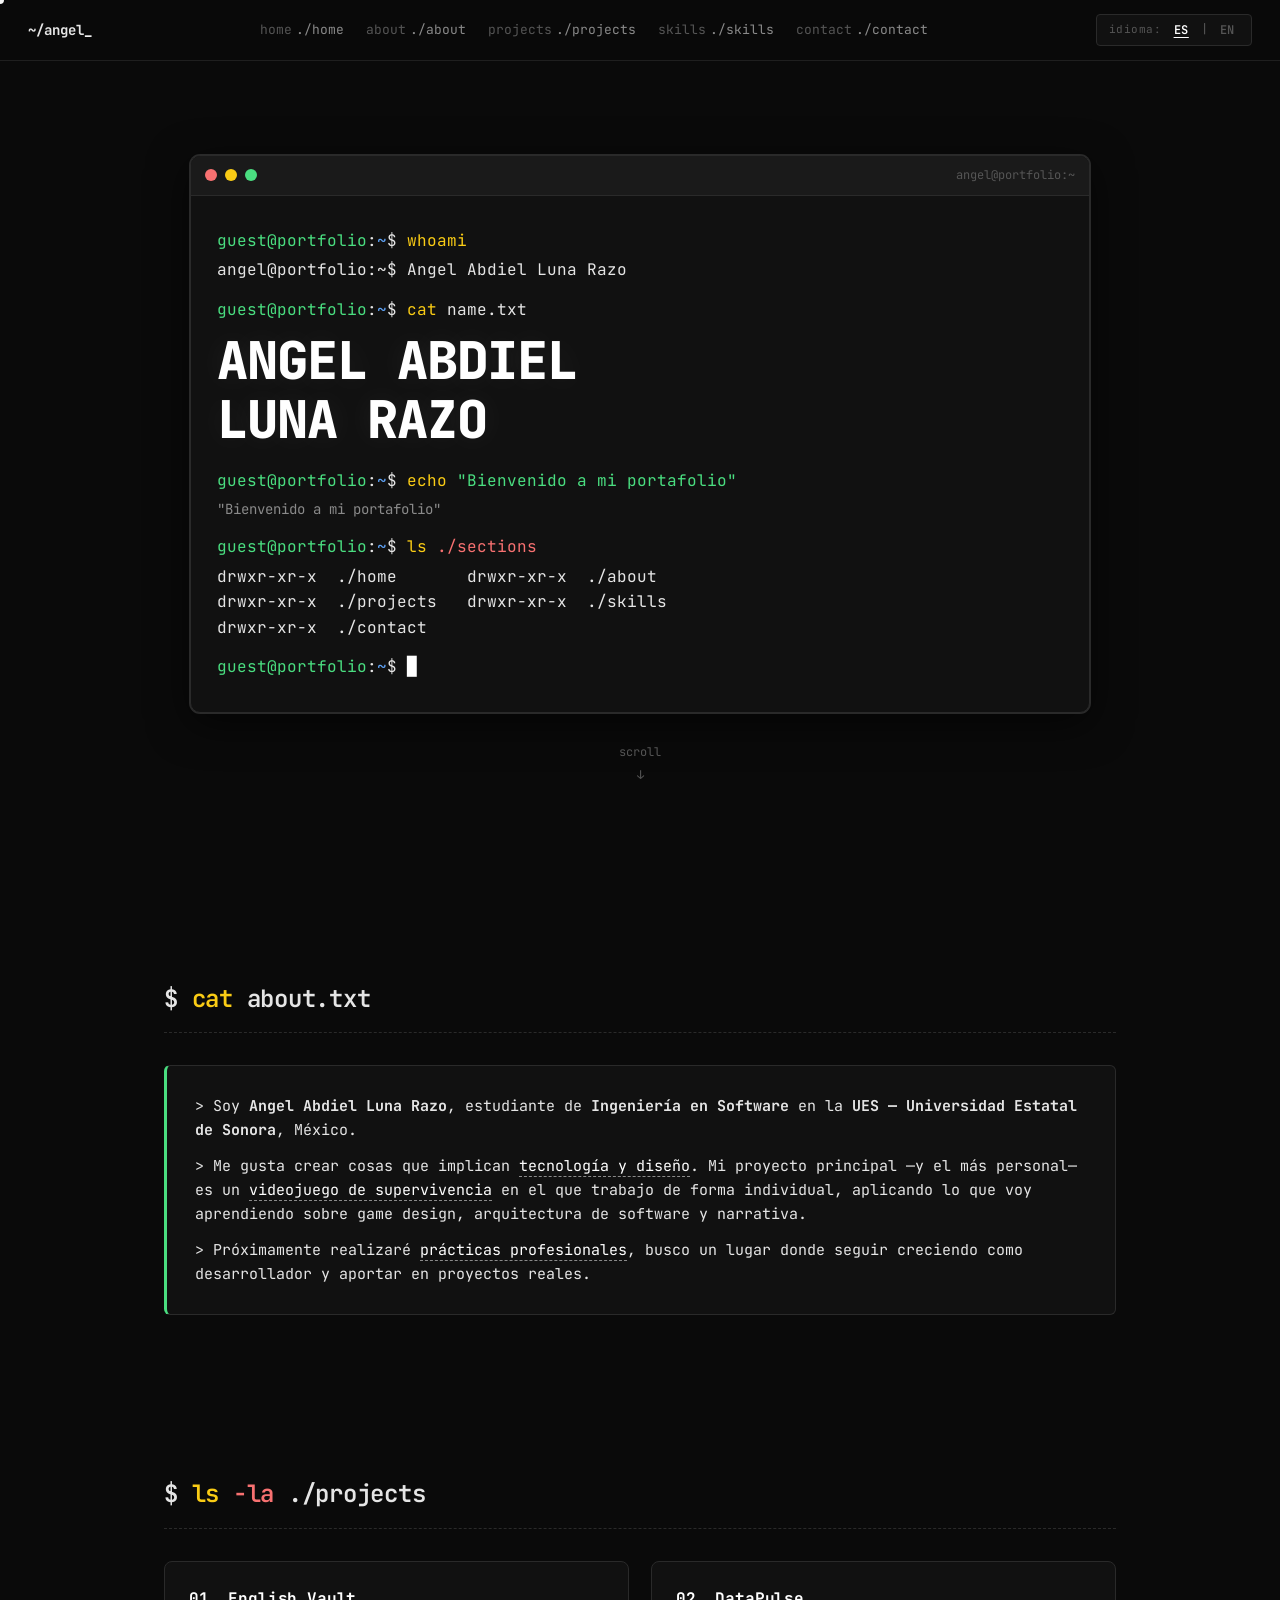
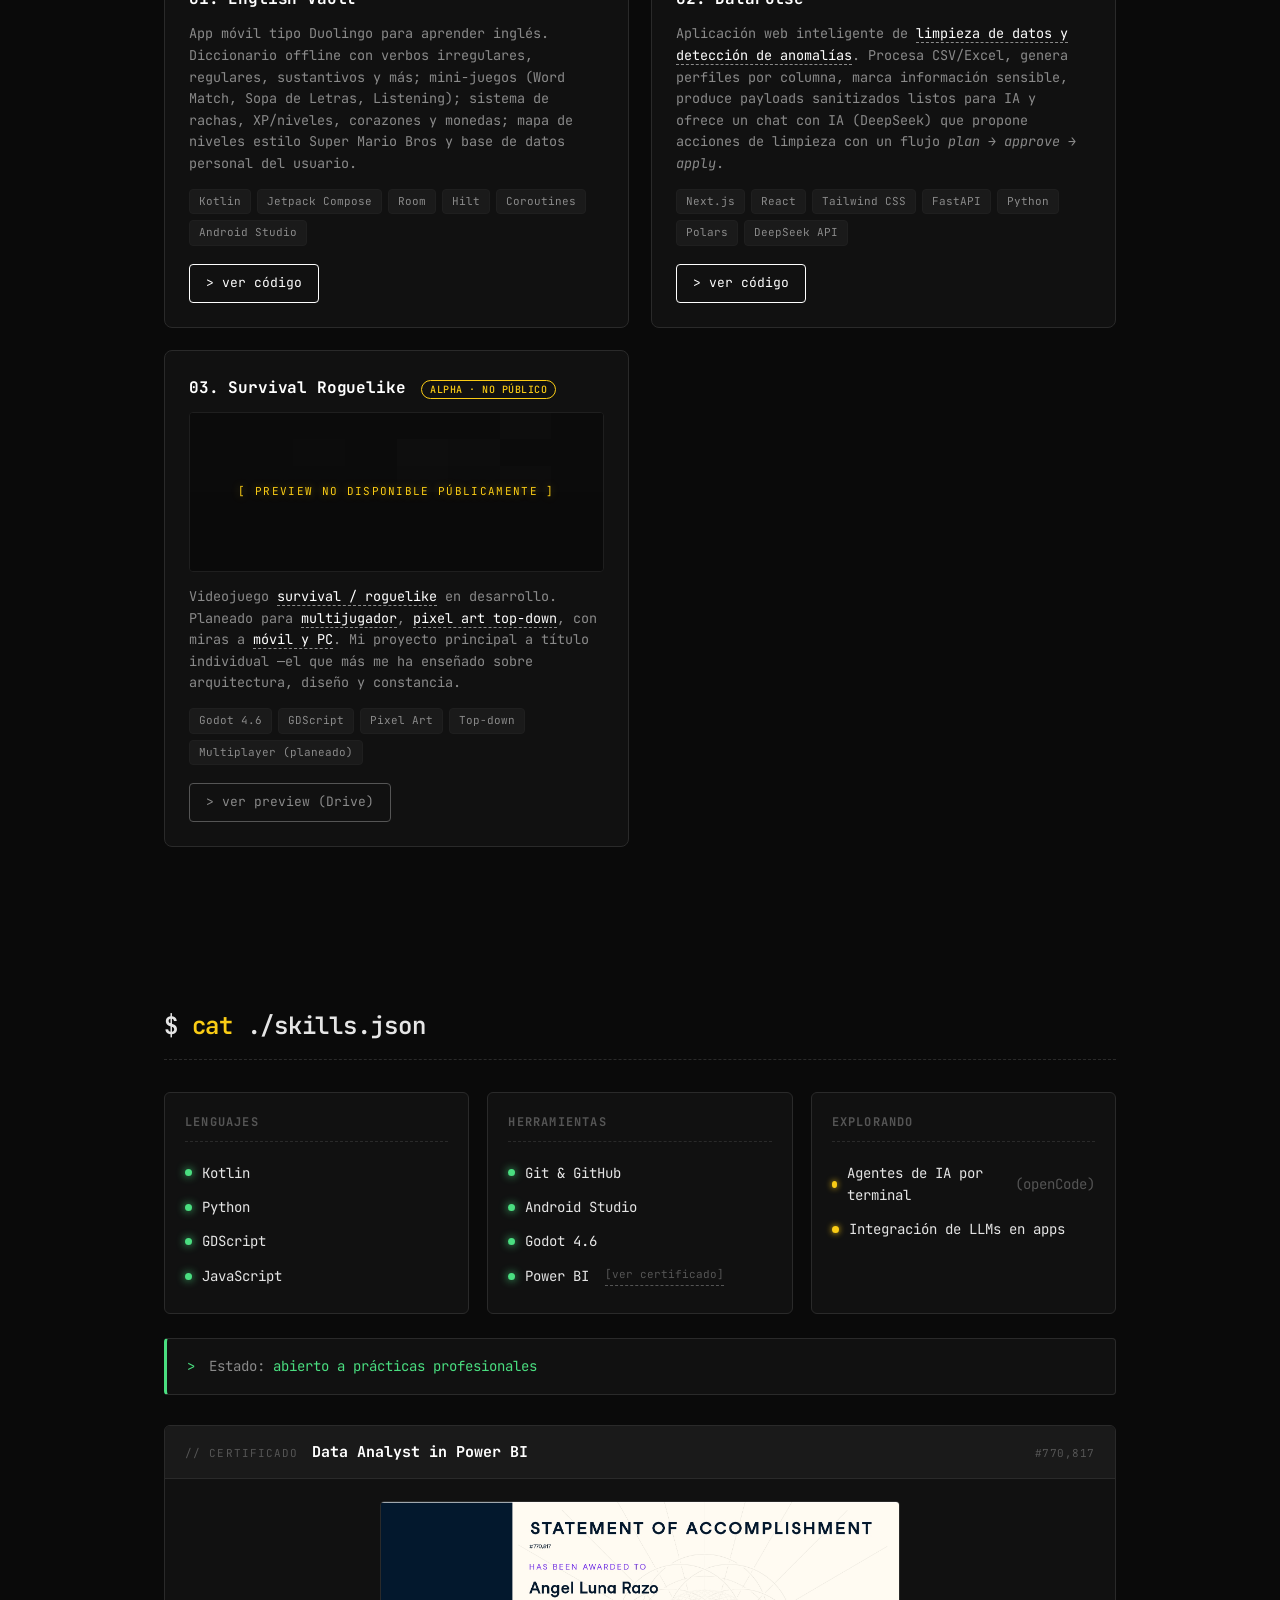
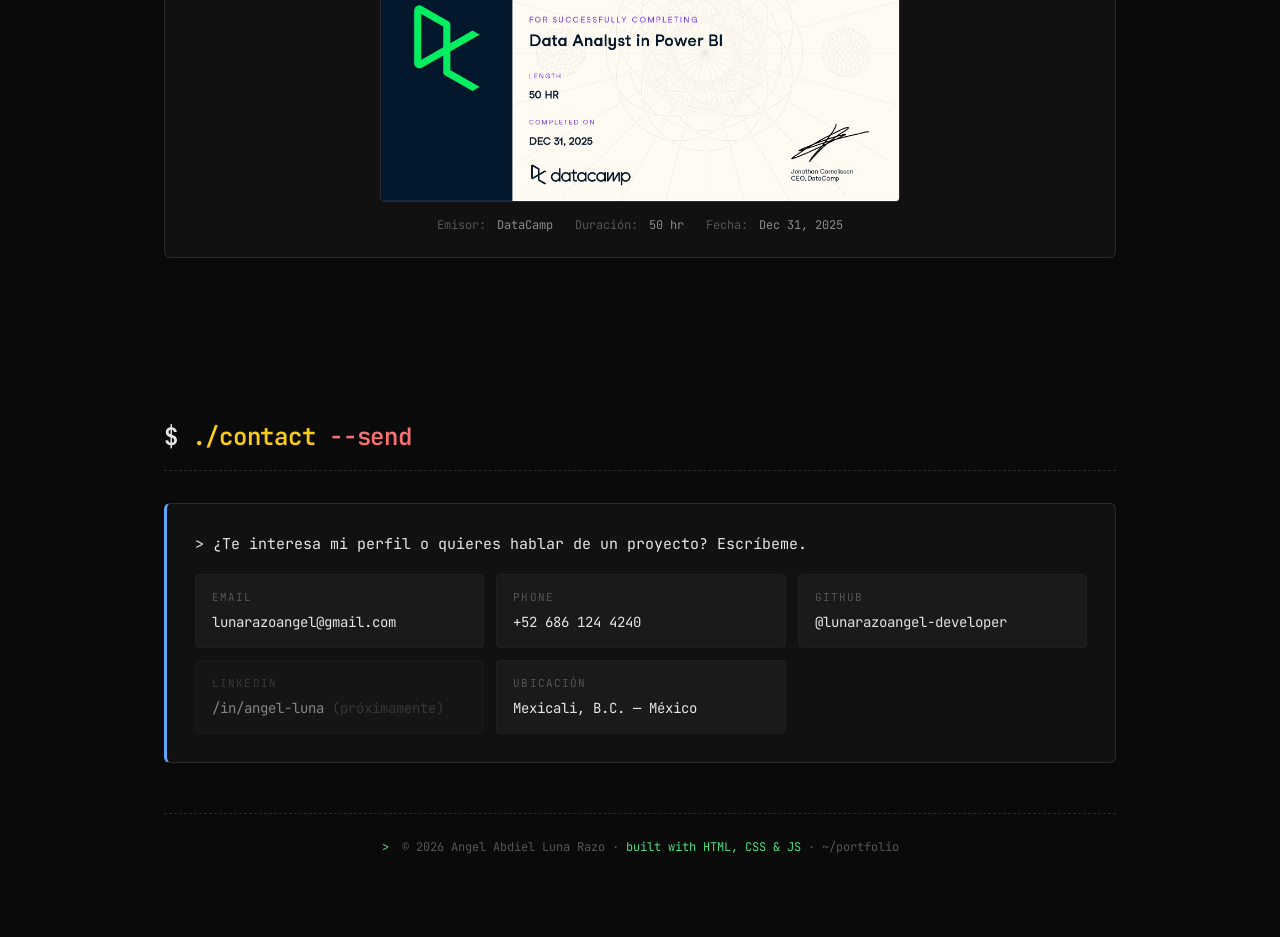
==== index.html @ 4198edd2 "Add files via upload" ====
<!DOCTYPE html>
<html lang="es">
<head>
    <meta charset="UTF-8" />
    <meta name="viewport" content="width=device-width, initial-scale=1.0" />
    <title>Angel Abdiel Luna Razo — Portafolio</title>
    <meta name="description" content="Portafolio de Angel Abdiel Luna Razo — Estudiante de Ingeniería en Software en la UES. Proyectos, skills y experiencia." />
    <link rel="preconnect" href="https://fonts.googleapis.com" />
    <link rel="preconnect" href="https://fonts.gstatic.com" crossorigin />
    <link href="https://fonts.googleapis.com/css2?family=JetBrains+Mono:wght@300;400;500;700;800&display=swap" rel="stylesheet" />
    <link rel="stylesheet" href="style.css" />
</head>
<body>

    <!-- Cursor de cursor global -->
    <div class="cursor-dot" id="cursorDot"></div>

    <!-- NAV -->
    <header class="nav">
        <div class="nav-logo">~/angel<span class="cursor-blink">_</span></div>
        <nav class="nav-links">
            <a href="#home" data-cmd="home">./home</a>
            <a href="#about" data-cmd="about">./about</a>
            <a href="#projects" data-cmd="projects">./projects</a>
            <a href="#skills" data-cmd="skills">./skills</a>
            <a href="#contact" data-cmd="contact">./contact</a>
        </nav>

        <!-- Switch de idioma -->
        <div class="lang-switch" role="group" aria-label="Language">
            <span class="lang-label" data-i18n="nav.lang">lang:</span>
            <button class="lang-btn active" data-lang="es" aria-pressed="true">ES</button>
            <span class="lang-sep">|</span>
            <button class="lang-btn" data-lang="en" aria-pressed="false">EN</button>
        </div>

        <button class="nav-toggle" id="navToggle" aria-label="Menu">[menu]</button>
    </header>

    <main>

        <!-- HERO / TERMINAL -->
        <section id="home" class="hero">
            <div class="terminal">
                <div class="terminal-bar">
                    <span class="dot red"></span>
                    <span class="dot yellow"></span>
                    <span class="dot green"></span>
                    <span class="terminal-title">angel@portfolio:~</span>
                </div>
                <div class="terminal-body">
                    <div class="line"><span class="prompt">guest@portfolio</span>:<span class="path">~</span>$ <span class="cmd">whoami</span></div>
                    <div class="line output" data-i18n="hero.whoami"></div>

                    <div class="line"><span class="prompt">guest@portfolio</span>:<span class="path">~</span>$ <span class="cmd">cat</span> name.txt</div>
                    <div class="line output big-name" data-i18n="hero.name"></div>

                    <div class="line"><span class="prompt">guest@portfolio</span>:<span class="path">~</span>$ <span class="cmd">echo</span> <span class="string" data-i18n="hero.echo"></span></div>
                    <div class="line output sub" data-i18n="hero.welcome"></div>

                    <div class="line"><span class="prompt">guest@portfolio</span>:<span class="path">~</span>$ <span class="cmd">ls</span> <span class="flag">./sections</span></div>
                    <div class="line output" data-i18n="hero.sections"></div>

                    <div class="line"><span class="prompt">guest@portfolio</span>:<span class="path">~</span>$ <span class="cursor-blink">█</span></div>
                </div>
            </div>

            <div class="scroll-hint">
                <span data-i18n="hero.scroll">scroll</span>
                <div class="arrow">↓</div>
            </div>
        </section>

        <!-- ABOUT -->
        <section id="about" class="section">
            <h2 class="section-title">$ <span class="cmd" data-i18n="nav.about">cat</span> <span data-i18n="about.title">about.txt</span></h2>
            <div class="card">
                <p data-i18n="about.p1"></p>
                <p data-i18n="about.p2"></p>
                <p data-i18n="about.p3"></p>
            </div>
        </section>

        <!-- PROJECTS -->
        <section id="projects" class="section">
            <h2 class="section-title">$ <span class="cmd">ls</span> <span class="flag">-la</span> ./projects</h2>

            <div class="projects-grid">

                <!-- English Vault -->
                <article class="project-card">
                    <div class="project-head">
                        <h3>01. English Vault</h3>
                    </div>
                    <p class="project-desc" data-i18n="projects.english.desc"></p>
                    <ul class="project-tech">
                        <li>Kotlin</li>
                        <li>Jetpack Compose</li>
                        <li>Room</li>
                        <li>Hilt</li>
                        <li>Coroutines</li>
                        <li>Android Studio</li>
                    </ul>
                    <div class="project-links">
                        <a href="https://github.com/lunarazoangel-developer/English-Vault" target="_blank" rel="noopener" class="btn" data-i18n="projects.btn.code">
                            &gt; ver código
                        </a>
                    </div>
                </article>

                <!-- DataPulse -->
                <article class="project-card">
                    <div class="project-head">
                        <h3>02. DataPulse</h3>
                    </div>
                    <p class="project-desc" data-i18n="projects.datapulse.desc"></p>
                    <ul class="project-tech">
                        <li>Next.js</li>
                        <li>React</li>
                        <li>Tailwind CSS</li>
                        <li>FastAPI</li>
                        <li>Python</li>
                        <li>Polars</li>
                        <li>DeepSeek API</li>
                    </ul>
                    <div class="project-links">
                        <a href="https://github.com/lunarazoangel-developer/DataPulse" target="_blank" rel="noopener" class="btn" data-i18n="projects.btn.code">
                            &gt; ver código
                        </a>
                    </div>
                </article>

                <!-- El juego (no público) -->
                <article class="project-card project-card--locked">
                    <div class="project-head">
                        <h3>03. Survival Roguelike <span class="badge" data-i18n="projects.game.badge">ALPHA · NO PÚBLICO</span></h3>
                    </div>
                    <div class="project-preview">
                        <div class="preview-grid">
                            <div></div><div></div><div></div><div></div>
                            <div></div><div></div><div></div><div></div>
                            <div></div><div></div><div></div><div></div>
                            <div></div><div></div><div></div><div></div>
                            <div></div><div></div><div></div><div></div>
                            <div></div><div></div><div></div><div></div>
                        </div>
                        <div class="preview-overlay">
                            <span class="overlay-tag" data-i18n="projects.game.preview"></span>
                        </div>
                    </div>
                    <p class="project-desc" data-i18n="projects.game.desc"></p>
                    <ul class="project-tech">
                        <li>Godot 4.6</li>
                        <li>GDScript</li>
                        <li>Pixel Art</li>
                        <li>Top-down</li>
                        <li>Multiplayer (planeado)</li>
                    </ul>
                    <div class="project-links">
                        <a href="https://drive.google.com/file/d/1qN-aj8Ot7ntdWz4kIPA4xn_hM0QBmQHl/view?usp=sharing" target="_blank" rel="noopener" class="btn btn--ghost" data-i18n="projects.btn.preview">
                            &gt; ver preview (Drive)
                        </a>
                    </div>
                </article>

            </div>
        </section>

        <!-- SKILLS -->
        <section id="skills" class="section">
            <h2 class="section-title">$ <span class="cmd">cat</span> ./skills.json</h2>

            <div class="skills-grid">
                <div class="skill-group">
                    <h3 data-i18n="skills.langs">lenguajes</h3>
                    <ul>
                        <li><span class="dot-live"></span> Kotlin</li>
                        <li><span class="dot-live"></span> Python</li>
                        <li><span class="dot-live"></span> GDScript</li>
                        <li><span class="dot-live"></span> JavaScript</li>
                    </ul>
                </div>
                <div class="skill-group">
                    <h3 data-i18n="skills.tools">herramientas</h3>
                    <ul>
                        <li><span class="dot-live"></span> Git &amp; GitHub</li>
                        <li><span class="dot-live"></span> Android Studio</li>
                        <li><span class="dot-live"></span> Godot 4.6</li>
                        <li><span class="dot-live"></span> Power BI <a href="#cert-powerbi" class="cert-link" data-i18n="skills.cert"></a></li>
                    </ul>
                </div>
                <div class="skill-group">
                    <h3 data-i18n="skills.exploring">explorando</h3>
                    <ul>
                        <li><span class="dot-warn"></span> <span data-i18n="skills.ai"></span> <span class="muted">(openCode)</span></li>
                        <li><span class="dot-warn"></span> <span data-i18n="skills.llm"></span></li>
                    </ul>
                </div>
            </div>

            <p class="status-line">
                <span class="prompt-symbol">&gt;</span> <span data-i18n="skills.status.label">Estado:</span> <span class="ok" data-i18n="skills.status.value">abierto a prácticas profesionales</span>
            </p>

            <!-- Certificado Power BI -->
            <div id="cert-powerbi" class="cert-card">
                <div class="cert-head">
                    <span class="cert-label" data-i18n="cert.label">// certificado</span>
                    <h3>Data Analyst in Power BI</h3>
                    <span class="cert-id">#770,817</span>
                </div>
                <div class="cert-body">
                    <a href="assets/cert-datacamp-powerbi.jpg" target="_blank" rel="noopener" class="cert-img-link">
                        <img src="assets/cert-datacamp-powerbi.jpg"
                             alt="DataCamp Statement of Accomplishment — Data Analyst in Power BI, awarded to Angel Luna Razo"
                             class="cert-img" />
                    </a>
                    <p class="cert-meta">
                        <span><span class="cert-key-inline" data-i18n="cert.issuer">Emisor:</span> DataCamp</span>
                        <span><span class="cert-key-inline" data-i18n="cert.length">Duración:</span> 50 hr</span>
                        <span><span class="cert-key-inline" data-i18n="cert.date">Fecha:</span> Dec 31, 2025</span>
                    </p>
                </div>
            </div>
        </section>

        <!-- CONTACT -->
        <section id="contact" class="section">
            <h2 class="section-title">$ <span class="cmd">./contact</span> <span class="flag">--send</span></h2>

            <div class="card contact-card">
                <p data-i18n="contact.intro"></p>

                <div class="contact-grid">
                    <a href="mailto:lunarazoangel@gmail.com" class="contact-item">
                        <span class="contact-key">email</span>
                        <span class="contact-val">lunarazoangel@gmail.com</span>
                    </a>
                    <a href="tel:+526861234567" class="contact-item">
                        <span class="contact-key">phone</span>
                        <span class="contact-val">+52 686 124 4240 </span>
                    </a>
                    <a href="https://github.com/lunarazoangel-developer" target="_blank" rel="noopener" class="contact-item">
                        <span class="contact-key">github</span>
                        <span class="contact-val">@lunarazoangel-developer</span>
                    </a>
                    <a href="#" class="contact-item contact-item--disabled" title="Pendiente">
                        <span class="contact-key">linkedin</span>
                        <span class="contact-val">/in/angel-luna <span class="muted" data-i18n="contact.soon">(próximamente)</span></span>
                    </a>
                    <div class="contact-item">
                        <span class="contact-key" data-i18n="contact.location">ubicación</span>
                        <span class="contact-val">Mexicali, B.C. — México</span>
                    </div>
                </div>
            </div>

            <p class="footer">
                <span class="prompt-symbol">&gt;</span> © 2026 Angel Abdiel Luna Razo · <span class="ok" data-i18n="footer.built">built with HTML, CSS &amp; JS</span> · <span class="muted">~/portfolio</span>
            </p>
        </section>

    </main>

    <script src="script.js"></script>
</body>
</html>
---- style.css ----
/* ============================================
   PORTFOLIO — Angel Abdiel Luna Razo
   Estilo: Terminal minimalista
   ============================================ */

:root {
    --bg: #0a0a0a;
    --bg-2: #111;
    --bg-3: #1a1a1a;
    --fg: #e5e5e5;
    --fg-dim: #8a8a8a;
    --fg-mute: #555;
    --accent: #ffffff;
    --green: #4ade80;
    --red: #f87171;
    --yellow: #facc15;
    --blue: #60a5fa;
    --border: #2a2a2a;
    --border-soft: #1f1f1f;
    --shadow: 0 0 0 1px var(--border), 0 10px 40px rgba(0, 0, 0, 0.6);
}

* { box-sizing: border-box; margin: 0; padding: 0; }

html { scroll-behavior: smooth; }

body {
    background: var(--bg);
    color: var(--fg);
    font-family: 'JetBrains Mono', 'Fira Code', 'Consolas', 'Monaco', monospace;
    font-size: 15px;
    line-height: 1.6;
    min-height: 100vh;
    overflow-x: hidden;
    cursor: none;
}

@media (max-width: 768px) {
    body { cursor: auto; }
    .cursor-dot { display: none; }
}

a { color: inherit; text-decoration: none; }

/* ===== CURSOR personalizado ===== */
.cursor-dot {
    position: fixed;
    top: 0; left: 0;
    width: 8px; height: 8px;
    background: var(--accent);
    border-radius: 50%;
    pointer-events: none;
    z-index: 9999;
    transform: translate(-50%, -50%);
    transition: transform 0.08s ease, background 0.2s ease, box-shadow 0.2s ease;
    mix-blend-mode: difference;
}
.cursor-dot.hover { transform: translate(-50%, -50%) scale(1.6); background: var(--red); box-shadow: 0 0 12px var(--red); }

/* Quitar manita nativa — solo el círculo custom manda */
a, button, .btn, .contact-item, .cert-link, .cert-img-link, .lang-btn {
    cursor: none;
}
@media (max-width: 768px) {
    a, button, .btn, .contact-item, .cert-link, .cert-img-link, .lang-btn {
        cursor: auto;
    }
}

/* ===== NAV ===== */
.nav {
    position: fixed;
    top: 0; left: 0; right: 0;
    z-index: 100;
    display: flex;
    justify-content: space-between;
    align-items: center;
    padding: 14px 28px;
    background: rgba(10, 10, 10, 0.85);
    backdrop-filter: blur(10px);
    border-bottom: 1px solid var(--border-soft);
    gap: 14px;
}
.nav-logo {
    font-weight: 700;
    font-size: 14px;
    color: var(--fg);
}
.nav-links {
    display: flex;
    gap: 22px;
    font-size: 13px;
    flex-grow: 1;
    justify-content: center;
}
.nav-links a {
    color: var(--fg-dim);
    transition: color 0.2s;
    position: relative;
}
.nav-links a:hover { color: var(--accent); }
.nav-links a::before {
    content: attr(data-cmd);
    color: var(--fg-mute);
    margin-right: 4px;
}

/* ===== Switch de idioma ===== */
.lang-switch {
    display: flex;
    align-items: center;
    gap: 8px;
    padding: 5px 12px;
    border: 1px solid var(--border);
    border-radius: 4px;
    font-size: 12px;
    background: var(--bg-2);
}
.lang-label {
    color: var(--fg-mute);
    font-size: 11px;
    letter-spacing: 0.05em;
    user-select: none;
}
.lang-btn {
    background: transparent;
    border: none;
    color: var(--fg-mute);
    font-family: inherit;
    font-size: 12px;
    font-weight: 600;
    padding: 2px 4px;
    cursor: pointer;
    transition: color 0.2s;
    letter-spacing: 0.05em;
}
.lang-btn:hover { color: var(--fg-dim); }
.lang-btn.active {
    color: var(--accent);
    text-decoration: underline;
    text-underline-offset: 3px;
    text-decoration-thickness: 1px;
}
.lang-sep {
    color: var(--fg-mute);
    user-select: none;
}

.nav-toggle {
    display: none;
    background: transparent;
    color: var(--fg);
    border: 1px solid var(--border);
    padding: 4px 10px;
    font-family: inherit;
    font-size: 12px;
    cursor: pointer;
}
.nav-toggle:hover { border-color: var(--accent); color: var(--accent); }

@media (max-width: 768px) {
    .nav { padding: 12px 18px; flex-wrap: wrap; }
    .nav-links {
        position: absolute;
        top: 100%; left: 0; right: 0;
        flex-direction: column;
        background: var(--bg);
        border-bottom: 1px solid var(--border);
        padding: 14px 18px;
        gap: 12px;
        transform: translateY(-200%);
        transition: transform 0.3s ease;
        flex-grow: 0;
    }
    .nav-links.open { transform: translateY(0); }
    .nav-toggle { display: block; }
    .lang-switch { margin-left: auto; }
}

/* ===== HERO / TERMINAL ===== */
.hero {
    min-height: 100vh;
    display: flex;
    flex-direction: column;
    justify-content: center;
    padding: 100px 24px 60px;
}
.terminal {
    max-width: 900px;
    width: 100%;
    margin: 0 auto;
    background: var(--bg-2);
    border: 1px solid var(--border);
    border-radius: 10px;
    box-shadow: var(--shadow);
    overflow: hidden;
}
.terminal-bar {
    display: flex;
    align-items: center;
    gap: 8px;
    padding: 10px 14px;
    background: var(--bg-3);
    border-bottom: 1px solid var(--border);
}
.terminal-bar .dot {
    width: 12px; height: 12px;
    border-radius: 50%;
}
.dot.red { background: var(--red); }
.dot.yellow { background: var(--yellow); }
.dot.green { background: var(--green); }
.terminal-title {
    margin-left: auto;
    color: var(--fg-mute);
    font-size: 12px;
}
.terminal-body {
    padding: 28px 26px;
    font-size: 16px;
    min-height: 360px;
}
.line { margin: 4px 0; white-space: pre-wrap; word-break: break-word; }
.line.output { color: var(--fg); margin-bottom: 14px; }
.line.output.big-name {
    font-size: clamp(28px, 6vw, 52px);
    font-weight: 800;
    line-height: 1.15;
    letter-spacing: -0.02em;
    color: var(--accent);
    text-shadow: 0 0 30px rgba(255,255,255,0.08);
    margin: 8px 0 18px;
}
.line.output.sub { color: var(--fg-dim); font-size: 14px; }

.prompt { color: var(--green); }
.path { color: var(--blue); }
.cmd { color: var(--yellow); }
.flag { color: var(--red); }
.string { color: var(--green); }
.hl { color: var(--accent); border-bottom: 1px dashed var(--fg-dim); }
.muted { color: var(--fg-mute); }
.ok { color: var(--green); }
.warn { color: var(--yellow); }

.cursor-blink {
    display: inline-block;
    color: var(--accent);
    animation: blink 1s steps(2, start) infinite;
    font-weight: 700;
}
@keyframes blink { to { visibility: hidden; } }

.scroll-hint {
    margin: 30px auto 0;
    text-align: center;
    color: var(--fg-mute);
    font-size: 12px;
}
.scroll-hint .arrow {
    margin-top: 4px;
    animation: bounce 1.6s ease infinite;
}
@keyframes bounce {
    0%, 100% { transform: translateY(0); opacity: 0.5; }
    50% { transform: translateY(6px); opacity: 1; }
}

/* ===== SECTIONS ===== */
.section {
    max-width: 1000px;
    margin: 0 auto;
    padding: 80px 24px;
}
.section-title {
    font-size: 24px;
    font-weight: 600;
    color: var(--fg);
    margin-bottom: 32px;
    padding-bottom: 14px;
    border-bottom: 1px dashed var(--border);
    letter-spacing: -0.01em;
}
.section-title .cmd { color: var(--yellow); }
.section-title .flag { color: var(--red); }
.prompt-symbol { color: var(--green); margin-right: 6px; }

.card {
    background: var(--bg-2);
    border: 1px solid var(--border);
    border-left: 3px solid var(--green);
    border-radius: 6px;
    padding: 28px;
}
.card p { margin: 12px 0; }
.card p:first-child { margin-top: 0; }
.card p:last-child { margin-bottom: 0; }

/* ===== PROJECTS ===== */
.projects-grid {
    display: grid;
    grid-template-columns: repeat(auto-fit, minmax(320px, 1fr));
    gap: 22px;
}
.project-card {
    background: var(--bg-2);
    border: 1px solid var(--border);
    border-radius: 8px;
    padding: 24px;
    display: flex;
    flex-direction: column;
    transition: transform 0.25s, border-color 0.25s, box-shadow 0.25s;
}
.project-card:hover {
    transform: translateY(-4px);
    border-color: var(--fg-dim);
    box-shadow: 0 12px 30px rgba(0, 0, 0, 0.5);
}
.project-head {
    display: flex;
    align-items: center;
    gap: 10px;
    margin-bottom: 12px;
}
.project-head h3 {
    font-size: 16px;
    font-weight: 700;
    color: var(--accent);
    letter-spacing: -0.01em;
}
.badge {
    font-size: 10px;
    padding: 2px 8px;
    border: 1px solid var(--yellow);
    color: var(--yellow);
    border-radius: 999px;
    margin-left: 6px;
    font-weight: 500;
    letter-spacing: 0.05em;
}
.project-desc {
    color: var(--fg-dim);
    font-size: 13.5px;
    margin-bottom: 14px;
    flex-grow: 1;
}
.project-tech {
    list-style: none;
    display: flex;
    flex-wrap: wrap;
    gap: 6px;
    margin-bottom: 18px;
}
.project-tech li {
    font-size: 11px;
    padding: 3px 9px;
    background: var(--bg-3);
    border: 1px solid var(--border-soft);
    border-radius: 4px;
    color: var(--fg-dim);
}
.project-links { display: flex; gap: 10px; }
.btn {
    display: inline-block;
    font-size: 13px;
    padding: 8px 16px;
    border: 1px solid var(--accent);
    color: var(--accent);
    border-radius: 4px;
    transition: all 0.2s;
}
.btn:hover { background: var(--accent); color: var(--bg); }
.btn--ghost { border-color: var(--fg-mute); color: var(--fg-dim); }
.btn--ghost:hover { background: var(--fg-dim); color: var(--bg); }

/* Preview pixel art del juego */
.project-card--locked { position: relative; }
.project-preview {
    position: relative;
    height: 160px;
    background: #0d0d0d;
    border: 1px solid var(--border-soft);
    border-radius: 4px;
    margin-bottom: 14px;
    overflow: hidden;
    image-rendering: pixelated;
    image-rendering: -moz-crisp-edges;
}
.preview-grid {
    position: absolute;
    inset: 0;
    display: grid;
    grid-template-columns: repeat(8, 1fr);
    grid-template-rows: repeat(6, 1fr);
    gap: 0;
}
.preview-grid div {
    background: #111;
}
.preview-grid div:nth-child(7n) { background: #1c1c1c; }
.preview-grid div:nth-child(11n) { background: #161616; }
.preview-grid div:nth-child(13n) { background: #1f1f1f; }
.preview-grid div:nth-child(17n) { background: #141414; }
.preview-grid div:nth-child(23n) { background: #1a1a1a; }
.preview-grid div:nth-child(29n) { background: #181818; box-shadow: inset 0 0 0 1px #222; }

.preview-overlay {
    position: absolute;
    inset: 0;
    background: rgba(10, 10, 10, 0.78);
    display: flex;
    align-items: center;
    justify-content: center;
    z-index: 2;
    padding: 0 12px;
    transition: background 0.3s;
}
.project-card--locked:hover .preview-overlay { background: rgba(10, 10, 10, 0.55); }
.overlay-tag {
    color: var(--yellow);
    font-size: 11px;
    letter-spacing: 0.12em;
    text-shadow: 0 0 8px rgba(250, 204, 21, 0.4);
}

/* ===== SKILLS ===== */
.skills-grid {
    display: grid;
    grid-template-columns: repeat(auto-fit, minmax(220px, 1fr));
    gap: 18px;
    margin-bottom: 24px;
}
.skill-group {
    background: var(--bg-2);
    border: 1px solid var(--border);
    border-radius: 6px;
    padding: 20px;
}
.skill-group h3 {
    font-size: 12px;
    text-transform: uppercase;
    color: var(--fg-mute);
    letter-spacing: 0.1em;
    margin-bottom: 14px;
    padding-bottom: 8px;
    border-bottom: 1px dashed var(--border);
}
.skill-group ul { list-style: none; }
.skill-group li {
    padding: 6px 0;
    display: flex;
    align-items: center;
    gap: 10px;
    font-size: 14px;
}
.dot-live, .dot-warn {
    width: 7px; height: 7px;
    border-radius: 50%;
    display: inline-block;
}
.dot-live { background: var(--green); box-shadow: 0 0 8px var(--green); }
.dot-warn { background: var(--yellow); box-shadow: 0 0 6px var(--yellow); }

.status-line {
    color: var(--fg-dim);
    font-size: 14px;
    padding: 16px 20px;
    background: var(--bg-2);
    border: 1px solid var(--border);
    border-left: 3px solid var(--green);
    border-radius: 4px;
}

/* ===== Certificado ===== */
.cert-card {
    margin-top: 30px;
    background: var(--bg-2);
    border: 1px solid var(--border);
    border-radius: 6px;
    overflow: hidden;
    scroll-margin-top: 90px;
}
.cert-head {
    padding: 14px 20px;
    background: var(--bg-3);
    border-bottom: 1px solid var(--border);
    display: flex;
    align-items: baseline;
    gap: 14px;
    flex-wrap: wrap;
}
.cert-label {
    font-size: 11px;
    color: var(--fg-mute);
    text-transform: uppercase;
    letter-spacing: 0.1em;
}
.cert-head h3 {
    font-size: 15px;
    font-weight: 700;
    color: var(--accent);
    flex-grow: 1;
}
.cert-id {
    font-size: 11px;
    color: var(--fg-mute);
    letter-spacing: 0.05em;
}
.cert-body {
    padding: 22px 18px;
    display: flex;
    flex-direction: column;
    align-items: center;
    gap: 14px;
}
.cert-img-link {
    display: block;
    width: 100%;
    max-width: 520px;
    border: 1px solid var(--border);
    border-radius: 4px;
    overflow: hidden;
    transition: border-color 0.2s, transform 0.2s;
}
.cert-img-link:hover {
    border-color: var(--accent);
    transform: scale(1.01);
}
.cert-img {
    display: block;
    width: 100%;
    height: auto;
}
.cert-meta {
    display: flex;
    gap: 22px;
    flex-wrap: wrap;
    justify-content: center;
    font-size: 12px;
    color: var(--fg-dim);
}
.cert-key-inline {
    color: var(--fg-mute);
    margin-right: 4px;
}
.cert-link {
    font-size: 11px;
    color: var(--fg-mute);
    margin-left: 6px;
    border-bottom: 1px dashed var(--fg-mute);
    padding-bottom: 1px;
    transition: color 0.2s, border-color 0.2s;
}
.cert-link:hover { color: var(--yellow); border-color: var(--yellow); }

/* ===== CONTACT ===== */
.contact-card { border-left-color: var(--blue); }
.contact-grid {
    display: grid;
    grid-template-columns: repeat(auto-fit, minmax(260px, 1fr));
    gap: 12px;
    margin-top: 18px;
}
.contact-item {
    display: flex;
    flex-direction: column;
    padding: 14px 16px;
    background: var(--bg-3);
    border: 1px solid var(--border-soft);
    border-radius: 4px;
    transition: border-color 0.2s, transform 0.2s;
}
a.contact-item:hover {
    border-color: var(--green);
    transform: translateX(4px);
}
.contact-item--disabled {
    opacity: 0.55;
    cursor: not-allowed;
}
.contact-key {
    font-size: 11px;
    color: var(--fg-mute);
    text-transform: uppercase;
    letter-spacing: 0.1em;
    margin-bottom: 4px;
}
.contact-val { font-size: 14px; color: var(--fg); word-break: break-all; }

.footer {
    text-align: center;
    margin-top: 50px;
    color: var(--fg-mute);
    font-size: 12px;
    padding-top: 24px;
    border-top: 1px dashed var(--border);
}

/* ===== Responsive tweaks ===== */
@media (max-width: 600px) {
    .terminal-body { padding: 20px 16px; font-size: 14px; }
    .section { padding: 60px 18px; }
    .card, .project-card, .skill-group { padding: 18px; }
    .line.output.big-name { font-size: 32px; }
}
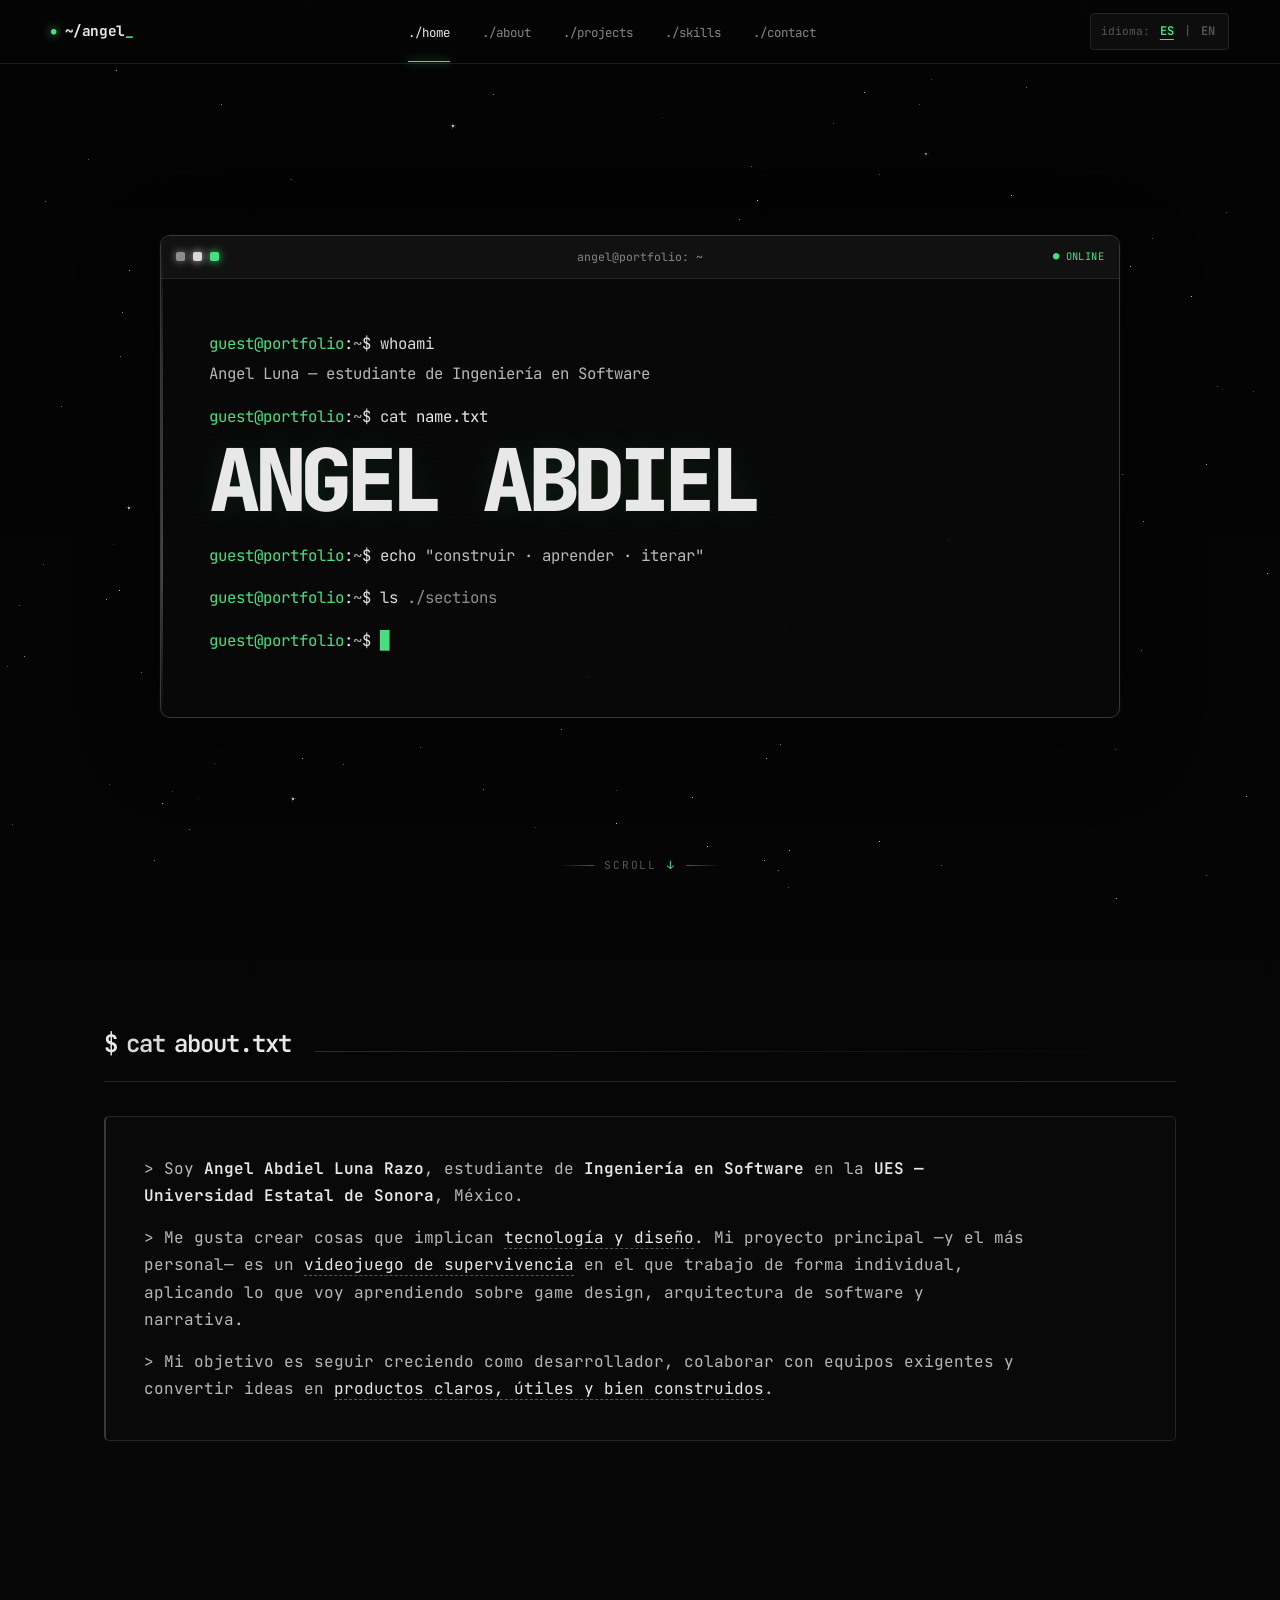
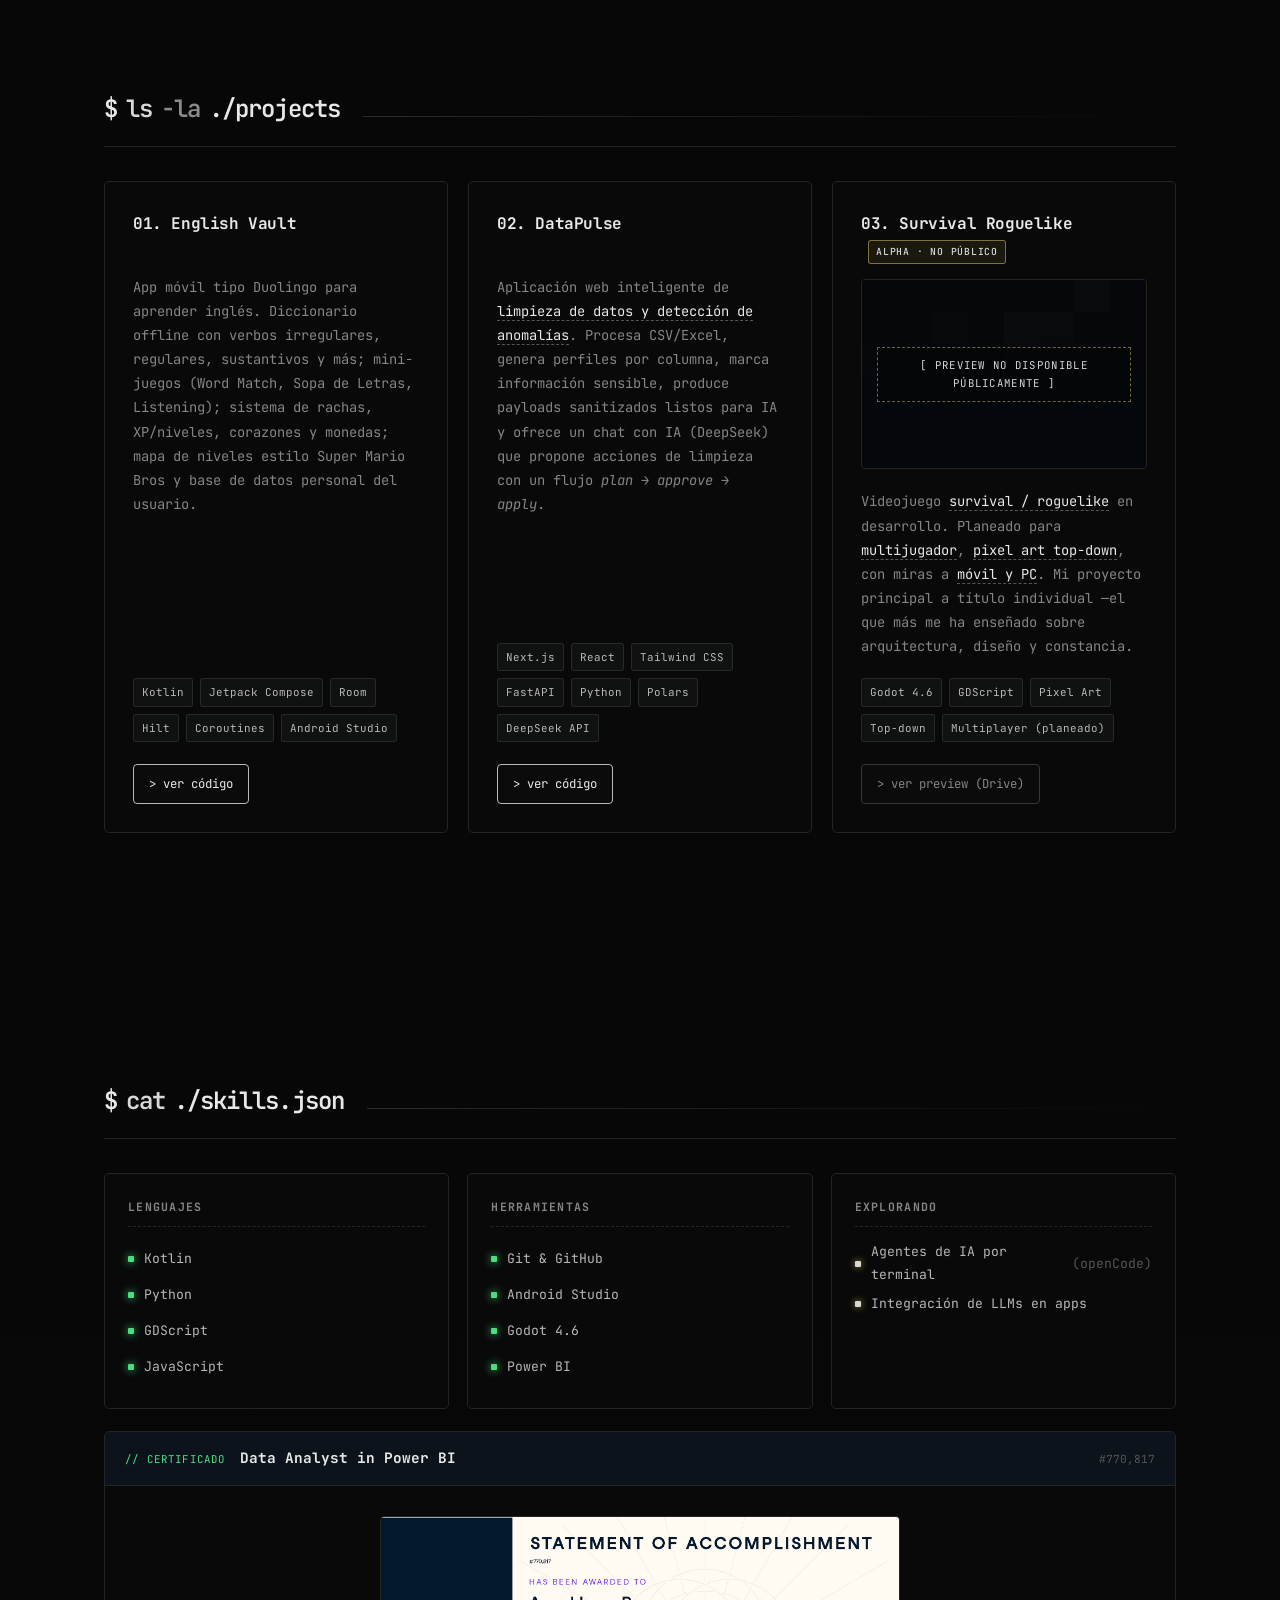
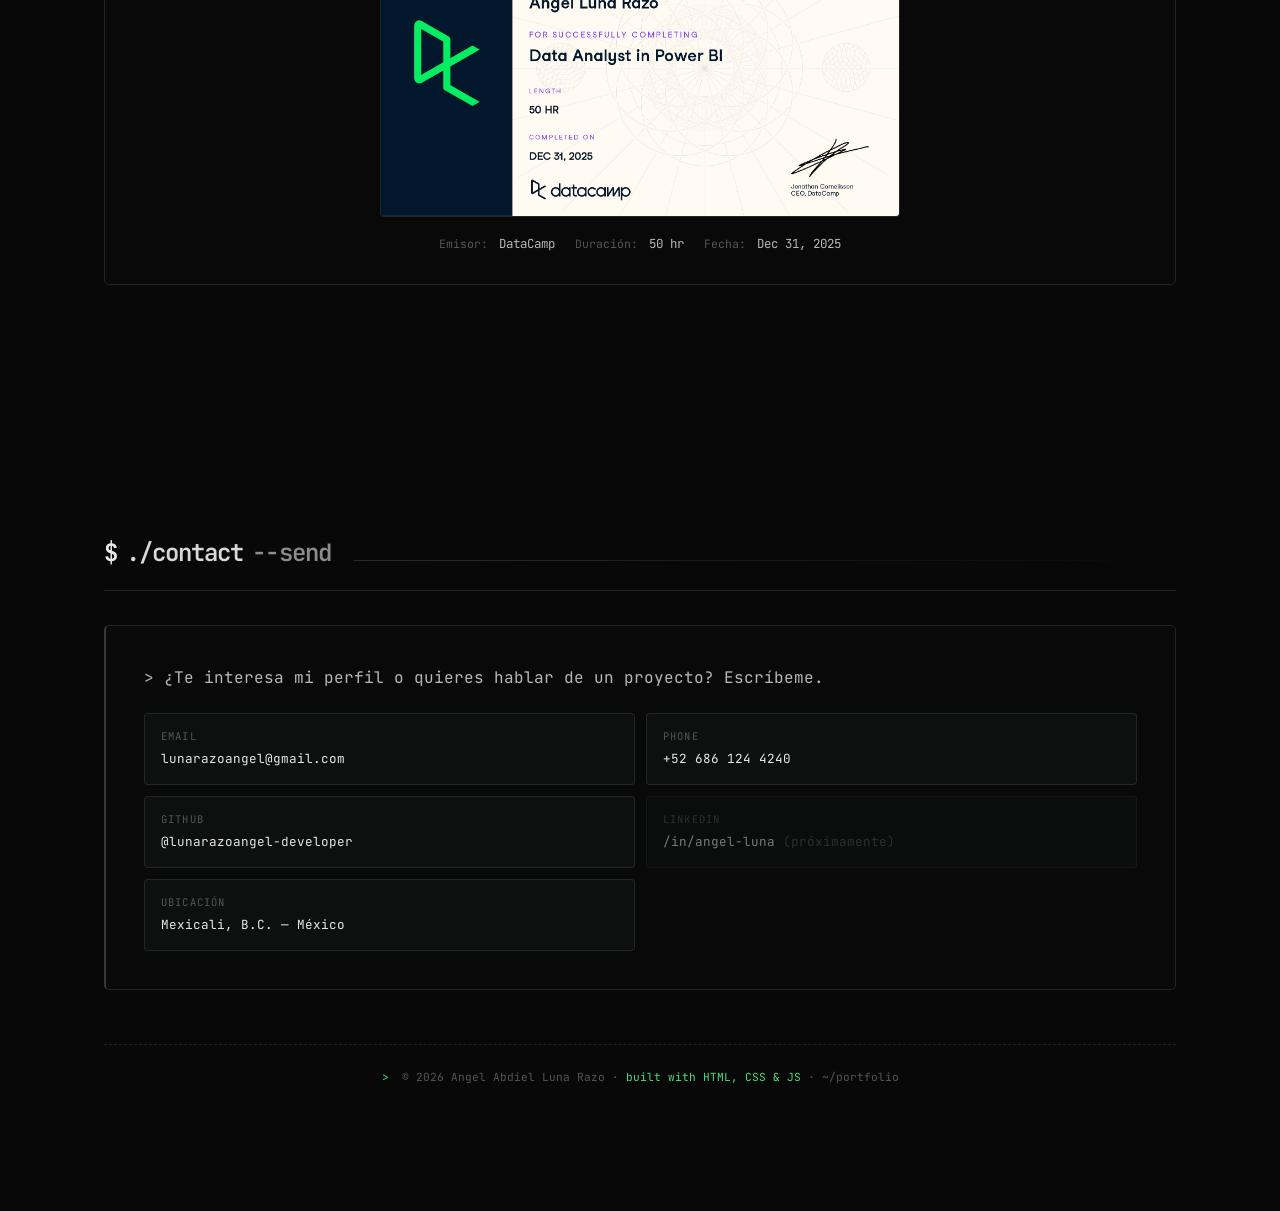
==== commit f048e3eb: "Add files via upload" ====
--- a/index.html
+++ b/index.html
@@ -12,18 +12,22 @@
 </head>
 <body>
 
-    <!-- Cursor de cursor global -->
+    <a class="skip-link" href="#content">Saltar al contenido</a>
+    <canvas class="starfield" id="starfield" aria-hidden="true"></canvas>
+    <div class="cosmic-glow" aria-hidden="true"></div>
+
+    <!-- Cursor global -->
     <div class="cursor-dot" id="cursorDot"></div>
 
     <!-- NAV -->
     <header class="nav">
-        <div class="nav-logo">~/angel<span class="cursor-blink">_</span></div>
-        <nav class="nav-links">
-            <a href="#home" data-cmd="home">./home</a>
-            <a href="#about" data-cmd="about">./about</a>
-            <a href="#projects" data-cmd="projects">./projects</a>
-            <a href="#skills" data-cmd="skills">./skills</a>
-            <a href="#contact" data-cmd="contact">./contact</a>
+        <a class="nav-logo" href="#home" aria-label="Ir al inicio">~/angel<span class="cursor-blink">_</span></a>
+        <nav class="nav-links" id="navLinks" aria-label="Navegación principal">
+            <a href="#home">./home</a>
+            <a href="#about">./about</a>
+            <a href="#projects">./projects</a>
+            <a href="#skills">./skills</a>
+            <a href="#contact">./contact</a>
         </nav>
 
         <!-- Switch de idioma -->
@@ -34,32 +38,35 @@
             <button class="lang-btn" data-lang="en" aria-pressed="false">EN</button>
         </div>
 
-        <button class="nav-toggle" id="navToggle" aria-label="Menu">[menu]</button>
+        <button class="nav-toggle" id="navToggle" aria-label="Abrir menú" aria-expanded="false" aria-controls="navLinks">[menu]</button>
     </header>
 
-    <main>
+    <main id="content">
 
         <!-- HERO / TERMINAL -->
         <section id="home" class="hero">
-            <div class="terminal">
+            <div class="terminal" aria-label="Presentación de Angel Luna en una terminal">
                 <div class="terminal-bar">
-                    <span class="dot red"></span>
-                    <span class="dot yellow"></span>
-                    <span class="dot green"></span>
-                    <span class="terminal-title">angel@portfolio:~</span>
+                    <div class="terminal-controls" aria-hidden="true">
+                        <span class="dot red"></span>
+                        <span class="dot yellow"></span>
+                        <span class="dot green"></span>
+                    </div>
+                    <span class="terminal-title">angel@portfolio: ~</span>
+                    <span class="terminal-state" aria-hidden="true">● online</span>
                 </div>
                 <div class="terminal-body">
                     <div class="line"><span class="prompt">guest@portfolio</span>:<span class="path">~</span>$ <span class="cmd">whoami</span></div>
-                    <div class="line output" data-i18n="hero.whoami"></div>
+                    <div class="line output" id="whoami" data-i18n="hero.whoami"></div>
 
                     <div class="line"><span class="prompt">guest@portfolio</span>:<span class="path">~</span>$ <span class="cmd">cat</span> name.txt</div>
-                    <div class="line output big-name" data-i18n="hero.name"></div>
+                    <h1 class="line output big-name" id="bigName" data-i18n="hero.name"></h1>
 
                     <div class="line"><span class="prompt">guest@portfolio</span>:<span class="path">~</span>$ <span class="cmd">echo</span> <span class="string" data-i18n="hero.echo"></span></div>
-                    <div class="line output sub" data-i18n="hero.welcome"></div>
+                    <div class="line output sub" id="welcome" data-i18n="hero.welcome"></div>
 
                     <div class="line"><span class="prompt">guest@portfolio</span>:<span class="path">~</span>$ <span class="cmd">ls</span> <span class="flag">./sections</span></div>
-                    <div class="line output" data-i18n="hero.sections"></div>
+                    <div class="line output terminal-list" id="sections" data-i18n="hero.sections"></div>
 
                     <div class="line"><span class="prompt">guest@portfolio</span>:<span class="path">~</span>$ <span class="cursor-blink">█</span></div>
                 </div>
@@ -186,7 +193,7 @@
                         <li><span class="dot-live"></span> Git &amp; GitHub</li>
                         <li><span class="dot-live"></span> Android Studio</li>
                         <li><span class="dot-live"></span> Godot 4.6</li>
-                        <li><span class="dot-live"></span> Power BI <a href="#cert-powerbi" class="cert-link" data-i18n="skills.cert"></a></li>
+                        <li><span class="dot-live"></span> Power BI</li>
                     </ul>
                 </div>
                 <div class="skill-group">
@@ -197,10 +204,6 @@
                     </ul>
                 </div>
             </div>
-
-            <p class="status-line">
-                <span class="prompt-symbol">&gt;</span> <span data-i18n="skills.status.label">Estado:</span> <span class="ok" data-i18n="skills.status.value">abierto a prácticas profesionales</span>
-            </p>
 
             <!-- Certificado Power BI -->
             <div id="cert-powerbi" class="cert-card">
@@ -236,7 +239,7 @@
                         <span class="contact-key">email</span>
                         <span class="contact-val">lunarazoangel@gmail.com</span>
                     </a>
-                    <a href="tel:+526861234567" class="contact-item">
+                    <a href="tel:+526861244240" class="contact-item">
                         <span class="contact-key">phone</span>
                         <span class="contact-val">+52 686 124 4240 </span>
                     </a>
@@ -244,10 +247,10 @@
                         <span class="contact-key">github</span>
                         <span class="contact-val">@lunarazoangel-developer</span>
                     </a>
-                    <a href="#" class="contact-item contact-item--disabled" title="Pendiente">
+                    <div class="contact-item contact-item--disabled" aria-label="LinkedIn próximamente">
                         <span class="contact-key">linkedin</span>
                         <span class="contact-val">/in/angel-luna <span class="muted" data-i18n="contact.soon">(próximamente)</span></span>
-                    </a>
+                    </div>
                     <div class="contact-item">
                         <span class="contact-key" data-i18n="contact.location">ubicación</span>
                         <span class="contact-val">Mexicali, B.C. — México</span>
@@ -256,7 +259,7 @@
             </div>
 
             <p class="footer">
-                <span class="prompt-symbol">&gt;</span> © 2026 Angel Abdiel Luna Razo · <span class="ok" data-i18n="footer.built">built with HTML, CSS &amp; JS</span> · <span class="muted">~/portfolio</span>
+                <span class="prompt-symbol">&gt;</span> © <span id="currentYear">2026</span> Angel Abdiel Luna Razo · <span class="ok" data-i18n="footer.built">built with HTML, CSS &amp; JS</span> · <span class="muted">~/portfolio</span>
             </p>
         </section>
 
--- a/style.css
+++ b/style.css
@@ -1,605 +1,275 @@
-/* ============================================
-   PORTFOLIO — Angel Abdiel Luna Razo
-   Estilo: Terminal minimalista
-   ============================================ */
-
+/* ANGEL LUNA — COSMIC TERMINAL */
 :root {
-    --bg: #0a0a0a;
-    --bg-2: #111;
-    --bg-3: #1a1a1a;
-    --fg: #e5e5e5;
-    --fg-dim: #8a8a8a;
-    --fg-mute: #555;
-    --accent: #ffffff;
-    --green: #4ade80;
-    --red: #f87171;
-    --yellow: #facc15;
-    --blue: #60a5fa;
-    --border: #2a2a2a;
-    --border-soft: #1f1f1f;
-    --shadow: 0 0 0 1px var(--border), 0 10px 40px rgba(0, 0, 0, 0.6);
+    color-scheme: dark;
+    --bg: #070707; --bg-deep: #030303;
+    --surface: rgba(10, 10, 10, .92); --surface-solid: #0a0a0a; --surface-raised: #111;
+    --fg: #e8e8e8; --fg-soft: #b7b7b7; --fg-dim: #858585; --fg-mute: #555;
+    --green: #4ade80; --cyan: #a3a3a3; --violet: #b9b9b9; --yellow: #d8d8d8; --red: #8c8c8c;
+    --border: #242424; --border-strong: #363636;
+    --nav-height: 64px; --radius: 8px;
+    --shadow: 0 24px 80px rgba(0, 0, 0, .48), 0 0 0 1px rgba(88, 240, 154, .03);
 }
 
 * { box-sizing: border-box; margin: 0; padding: 0; }
-
-html { scroll-behavior: smooth; }
-
+html { scroll-behavior: smooth; scroll-padding-top: calc(var(--nav-height) + 24px); }
 body {
-    background: var(--bg);
-    color: var(--fg);
-    font-family: 'JetBrains Mono', 'Fira Code', 'Consolas', 'Monaco', monospace;
-    font-size: 15px;
-    line-height: 1.6;
-    min-height: 100vh;
-    overflow-x: hidden;
-    cursor: none;
-}
-
-@media (max-width: 768px) {
-    body { cursor: auto; }
+    min-height: 100vh; overflow-x: hidden;
+    background: linear-gradient(180deg, var(--bg-deep), var(--bg) 34%, #080808);
+    color: var(--fg); font-family: 'JetBrains Mono', 'Fira Code', Consolas, Monaco, monospace;
+    font-size: 1rem; line-height: 1.7; text-rendering: optimizeLegibility;
+}
+body::before {
+    content: ''; position: fixed; inset: 0; z-index: -1; pointer-events: none; opacity: .18;
+    background-image: linear-gradient(rgba(255, 255, 255, .018) 1px, transparent 1px); background-size: 100% 5px;
+}
+::selection { background: var(--green); color: var(--bg-deep); }
+a { color: inherit; text-decoration: none; }
+button { font: inherit; }
+
+.starfield { position: fixed; inset: 0; z-index: -3; pointer-events: none; image-rendering: pixelated; }
+.cosmic-glow { display: none; }
+.skip-link {
+    position: fixed; top: 10px; left: 12px; z-index: 10000; padding: 9px 13px; transform: translateY(-160%);
+    border: 1px solid var(--green); background: var(--surface-solid); color: var(--green); font-size: .875rem; transition: transform 160ms ease;
+}
+.skip-link:focus { transform: translateY(0); }
+
+/* Cursor */
+.cursor-dot {
+    position: fixed; top: 0; left: 0; z-index: 9999; width: 8px; height: 8px; opacity: 0;
+    border: 1px solid rgba(255, 255, 255, .6); background: var(--green); pointer-events: none; transform: translate(-50%, -50%);
+    transition: width 120ms ease, height 120ms ease, opacity 120ms ease, background 120ms ease; box-shadow: 0 0 14px rgba(88, 240, 154, .7);
+}
+.cursor-dot.visible { opacity: 1; }
+.cursor-dot.hover { width: 14px; height: 14px; background: var(--cyan); box-shadow: 0 0 18px rgba(125, 223, 245, .75); }
+@media (hover: hover) and (pointer: fine) {
+    .has-custom-cursor, .has-custom-cursor a, .has-custom-cursor button { cursor: none; }
+}
+
+/* Navigation */
+.nav {
+    position: fixed; inset: 0 0 auto; z-index: 100; display: grid; grid-template-columns: auto 1fr auto; align-items: center;
+    min-height: var(--nav-height); padding: 0 clamp(18px, 4vw, 54px); gap: 24px;
+    border-bottom: 1px solid #1b1b1b; background: rgba(5, 5, 5, .9); backdrop-filter: blur(12px);
+}
+.nav-logo { color: var(--fg); font-size: .9rem; font-weight: 700; letter-spacing: -.03em; }
+.nav-logo::before {
+    content: '●'; display: inline-block; margin-right: 9px; color: var(--green); font-size: .56rem; text-shadow: 0 0 10px var(--green); vertical-align: .14em;
+}
+.nav-links { display: flex; justify-content: center; gap: clamp(14px, 2.5vw, 32px); }
+.nav-links a { position: relative; padding: 20px 0 18px; color: var(--fg-dim); font-size: .78rem; transition: color 180ms ease; }
+.nav-links a::after {
+    content: ''; position: absolute; right: 0; bottom: -1px; left: 0; height: 1px; transform: scaleX(0);
+    background: var(--green); box-shadow: 0 0 10px var(--green); transition: transform 180ms ease;
+}
+.nav-links a:hover, .nav-links a.active { color: var(--fg); }
+.nav-links a:hover::after, .nav-links a.active::after { transform: scaleX(1); }
+.lang-switch {
+    display: flex; align-items: center; gap: 7px; padding: 6px 10px; border: 1px solid var(--border); border-radius: 4px;
+    background: #0d0d0d; font-size: .75rem;
+}
+.lang-label { color: var(--fg-mute); font-size: .7rem; user-select: none; }
+.lang-btn { padding: 1px 3px; border: 0; background: transparent; color: var(--fg-mute); font-weight: 700; transition: color 160ms ease; }
+.lang-btn:hover, .lang-btn.active { color: var(--green); }
+.lang-btn.active { text-decoration: underline; text-decoration-thickness: 1px; text-underline-offset: 4px; }
+.lang-sep { color: var(--fg-mute); user-select: none; }
+.nav-toggle { display: none; padding: 6px 10px; border: 1px solid var(--border); border-radius: 4px; background: var(--surface); color: var(--fg); }
+
+/* Hero terminal */
+.hero { position: relative; display: grid; min-height: 100svh; place-items: center; padding: calc(var(--nav-height) + 72px) 24px 84px; }
+.terminal {
+    position: relative; width: min(100%, 960px); overflow: hidden; border: 1px solid var(--border-strong); border-radius: 10px;
+    background: rgba(9, 9, 9, .96); box-shadow: var(--shadow); isolation: isolate;
+}
+.terminal::before {
+    content: ''; position: absolute; inset: 0; z-index: 3; pointer-events: none; opacity: .22;
+    background: repeating-linear-gradient(to bottom, transparent 0, transparent 3px, rgba(88, 240, 154, .025) 4px);
+}
+.terminal::after {
+    content: ''; position: absolute; inset: 0 auto 0 0; z-index: 4; width: 2px;
+    background: linear-gradient(transparent, #3a3a3a 28%, #555 70%, transparent); opacity: .8;
+}
+.terminal-bar {
+    position: relative; display: grid; grid-template-columns: 1fr auto 1fr; align-items: center; min-height: 43px; padding: 0 15px;
+    border-bottom: 1px solid var(--border); background: #111;
+}
+.terminal-controls { display: flex; gap: 8px; }
+.terminal-bar .dot { width: 9px; height: 9px; border-radius: 2px; box-shadow: 0 0 8px currentColor; }
+.dot.red { background: var(--red); color: var(--red); }
+.dot.yellow { background: var(--yellow); color: var(--yellow); }
+.dot.green { background: var(--green); color: var(--green); }
+.terminal-title { color: var(--fg-dim); font-size: .72rem; }
+.terminal-state { justify-self: end; color: var(--green); font-size: .65rem; letter-spacing: .04em; text-transform: uppercase; }
+.terminal-body { min-height: 438px; padding: clamp(24px, 5vw, 48px); font-size: clamp(.84rem, 1.4vw, .98rem); }
+.line { margin: 4px 0; white-space: pre-wrap; word-break: break-word; }
+.line.output { margin-bottom: 16px; color: var(--fg-soft); }
+.line.output.big-name {
+    margin: 10px 0 22px; max-width: 760px; color: var(--fg); font-size: clamp(2.1rem, 7.8vw, 5.4rem); font-weight: 800;
+    line-height: .93; letter-spacing: -.075em; text-shadow: 0 0 34px rgba(88, 240, 154, .11);
+}
+.line.output.sub { max-width: 680px; color: var(--fg-dim); font-size: .9rem; }
+.terminal-list { color: var(--fg-dim) !important; font-size: .78rem; line-height: 1.65; }
+.prompt { color: var(--green); } .path { color: var(--cyan); } .cmd { color: var(--yellow); }
+.flag { color: var(--red); } .string { color: var(--violet); }
+.hl { color: var(--fg); border-bottom: 1px dashed var(--fg-mute); }
+.muted { color: var(--fg-mute); } .ok { color: var(--green); } .warn { color: var(--yellow); }
+.cursor-blink { display: inline-block; color: var(--green); font-weight: 700; animation: blink 1s steps(2, start) infinite; }
+.scroll-hint {
+    position: absolute; bottom: 25px; left: 50%; display: flex; align-items: center; gap: 10px; transform: translateX(-50%);
+    color: var(--fg-mute); font-size: .7rem; letter-spacing: .16em; text-transform: uppercase;
+}
+.scroll-hint::before, .scroll-hint::after { content: ''; width: 34px; height: 1px; background: linear-gradient(90deg, transparent, var(--fg-mute)); }
+.scroll-hint::after { transform: rotate(180deg); }
+.scroll-hint .arrow { color: var(--green); animation: bounce 1.8s ease-in-out infinite; }
+@keyframes blink { 50% { opacity: 0; } }
+@keyframes bounce { 0%, 100% { transform: translateY(-2px); } 50% { transform: translateY(4px); } }
+
+/* Shared sections and surfaces */
+.section {
+    width: min(100%, 1120px); margin: 0 auto; padding: clamp(72px, 10vw, 124px) 24px;
+    opacity: 0; transform: translateY(22px); transition: opacity 700ms ease, transform 700ms ease;
+}
+.section.is-visible { opacity: 1; transform: translateY(0); }
+.section-title {
+    display: flex; align-items: baseline; gap: 9px; margin-bottom: 34px; padding-bottom: 16px; border-bottom: 1px solid var(--border);
+    color: var(--fg); font-size: clamp(1.1rem, 2.6vw, 1.5rem); font-weight: 600; letter-spacing: -.04em;
+}
+.section-title::after { content: ''; flex: 1; height: 1px; margin-left: 14px; background: linear-gradient(90deg, #2b2b2b, transparent); }
+.section-title .cmd { color: var(--yellow); } .section-title .flag { color: var(--red); }
+.prompt-symbol { margin-right: 6px; color: var(--green); }
+.card, .project-card, .skill-group, .cert-card {
+    position: relative; border: 1px solid var(--border); background: rgba(10, 10, 10, .94); box-shadow: none;
+}
+.card { padding: clamp(23px, 4vw, 38px); border-left: 2px solid #383838; border-radius: 5px; color: var(--fg-soft); }
+.card::before { display: none; }
+.card p { max-width: 88ch; margin: 15px 0; }
+.card p:first-child { margin-top: 0; } .card p:last-child { margin-bottom: 0; }
+.card strong { color: var(--fg); font-weight: 600; }
+
+/* Projects */
+.projects-grid { display: grid; grid-template-columns: repeat(auto-fit, minmax(300px, 1fr)); gap: 20px; }
+.project-card {
+    display: flex; min-height: 390px; flex-direction: column; overflow: hidden; padding: 28px; border-radius: 5px;
+    transition: transform 220ms ease, border-color 220ms ease, box-shadow 220ms ease;
+}
+.project-card::before { display: none; }
+.project-card:hover { transform: translateY(-3px); border-color: var(--border-strong); box-shadow: 0 12px 30px rgba(0, 0, 0, .28); }
+.project-card--locked { min-height: 0; }
+.project-head { display: flex; align-items: flex-start; min-height: 50px; margin-bottom: 15px; }
+.project-head h3 { color: var(--fg); font-size: 1rem; font-weight: 700; letter-spacing: -.025em; }
+.badge {
+    display: inline-flex; margin-left: 7px; padding: 3px 7px; border: 1px solid rgba(243, 217, 107, .46); border-radius: 3px;
+    background: rgba(243, 217, 107, .07); color: var(--yellow); font-size: .61rem; font-weight: 500; letter-spacing: .08em; vertical-align: .18em;
+}
+.project-desc { flex-grow: 1; margin-bottom: 20px; color: var(--fg-dim); font-size: .86rem; line-height: 1.75; }
+.project-tech { display: flex; flex-wrap: wrap; gap: 7px; margin-bottom: 22px; list-style: none; }
+.project-tech li { padding: 4px 8px; border: 1px solid rgba(147, 180, 169, .14); border-radius: 3px; background: rgba(147, 180, 169, .055); color: var(--fg-soft); font-size: .68rem; }
+.project-links { display: flex; flex-wrap: wrap; gap: 10px; }
+.btn {
+    display: inline-flex; align-items: center; min-height: 40px; padding: 8px 15px; border: 1px solid #b8b8b8; border-radius: 4px;
+    background: #0b0b0b; color: var(--fg); font-size: .77rem; transition: color 160ms ease, background 160ms ease, box-shadow 160ms ease;
+}
+.btn:hover { background: var(--fg); color: var(--bg-deep); box-shadow: none; }
+.btn--ghost { border-color: var(--border-strong); background: #0b0b0b; color: var(--fg-dim); }
+.btn--ghost:hover { background: var(--fg-dim); color: var(--bg-deep); }
+.project-preview { position: relative; height: 190px; overflow: hidden; margin-bottom: 20px; border: 1px solid var(--border); border-radius: 4px; background: #070a0f; image-rendering: pixelated; }
+.preview-grid { position: absolute; inset: 0; display: grid; grid-template-columns: repeat(8, 1fr); grid-template-rows: repeat(6, 1fr); }
+.preview-grid div { background: #0c0c0c; } .preview-grid div:nth-child(7n) { background: #151515; }
+.preview-grid div:nth-child(11n) { background: #111; } .preview-grid div:nth-child(13n) { background: #1b1b1b; }
+.preview-grid div:nth-child(17n) { background: #101010; } .preview-grid div:nth-child(23n) { background: #131313; }
+.preview-grid div:nth-child(29n) { background: #1d1d1d; box-shadow: inset 0 0 0 1px #292929; }
+.preview-overlay { position: absolute; inset: 0; display: grid; place-items: center; padding: 15px; background: rgba(3, 6, 10, .72); transition: background 200ms ease; }
+.project-card--locked:hover .preview-overlay { background: rgba(3, 6, 10, .53); }
+.overlay-tag { padding: 8px 11px; border: 1px dashed rgba(243, 217, 107, .46); background: rgba(3, 6, 10, .78); color: var(--yellow); font-size: .67rem; letter-spacing: .12em; text-align: center; }
+
+/* Skills */
+.skills-grid { display: grid; grid-template-columns: repeat(3, 1fr); gap: 18px; }
+.skill-group { padding: 23px; border-radius: 5px; }
+.skill-group h3 { margin-bottom: 14px; padding-bottom: 10px; border-bottom: 1px dashed var(--border); color: var(--fg-dim); font-size: .72rem; letter-spacing: .11em; text-transform: uppercase; }
+.skill-group ul { list-style: none; }
+.skill-group li { display: flex; align-items: center; min-height: 36px; gap: 10px; color: var(--fg-soft); font-size: .82rem; }
+.dot-live, .dot-warn { width: 6px; height: 6px; flex: 0 0 6px; border-radius: 1px; }
+.dot-live { background: var(--green); box-shadow: 0 0 8px var(--green); }
+.dot-warn { background: var(--yellow); box-shadow: 0 0 7px rgba(243, 217, 107, .7); }
+/* Certificate */
+.cert-card { overflow: hidden; margin-top: 22px; border-radius: 5px; scroll-margin-top: calc(var(--nav-height) + 24px); }
+.cert-head { display: flex; align-items: baseline; gap: 14px; flex-wrap: wrap; padding: 14px 20px; border-bottom: 1px solid var(--border); background: rgba(16, 24, 35, .72); }
+.cert-label { color: var(--green); font-size: .67rem; letter-spacing: .11em; text-transform: uppercase; }
+.cert-head h3 { flex-grow: 1; color: var(--fg); font-size: .9rem; }
+.cert-id { color: var(--fg-mute); font-size: .7rem; }
+.cert-body { display: flex; flex-direction: column; align-items: center; gap: 16px; padding: clamp(18px, 3vw, 30px); }
+.cert-img-link { display: block; width: 100%; max-width: 520px; overflow: hidden; border: 1px solid var(--border); border-radius: 4px; background: var(--surface-raised); transition: transform 180ms ease, border-color 180ms ease; }
+.cert-img-link:hover { transform: translateY(-2px); border-color: var(--border-strong); }
+.cert-img { display: block; width: 100%; height: auto; }
+.cert-meta { display: flex; flex-direction: row; flex-wrap: wrap; justify-content: center; gap: 20px; color: var(--fg-soft); font-size: .78rem; }
+.cert-meta > span { padding-bottom: 0; border-bottom: 0; }
+.cert-key-inline { display: inline; margin-right: 4px; color: var(--fg-mute); font-size: .72rem; letter-spacing: 0; text-transform: none; }
+
+/* Contact */
+.contact-card { border-left-color: #383838; }
+.contact-card::before { display: none; }
+.contact-grid { display: grid; grid-template-columns: repeat(2, minmax(0, 1fr)); gap: 11px; margin-top: 22px; }
+.contact-item {
+    display: flex; min-width: 0; min-height: 72px; flex-direction: column; justify-content: center; padding: 13px 16px;
+    border: 1px solid rgba(147, 180, 169, .14); border-radius: 4px; background: rgba(147, 180, 169, .04);
+    transition: border-color 180ms ease, background 180ms ease, transform 180ms ease;
+}
+a.contact-item:hover { transform: translateX(3px); border-color: rgba(88, 240, 154, .48); background: rgba(88, 240, 154, .055); }
+.contact-item--disabled { opacity: .5; }
+.contact-key { margin-bottom: 2px; color: var(--fg-mute); font-size: .66rem; letter-spacing: .11em; text-transform: uppercase; }
+.contact-val { min-width: 0; color: var(--fg); font-size: .79rem; overflow-wrap: anywhere; }
+.footer { margin-top: 54px; padding-top: 23px; border-top: 1px dashed var(--border); color: var(--fg-mute); font-size: .7rem; text-align: center; }
+
+:focus-visible { outline: 2px solid var(--cyan); outline-offset: 4px; }
+
+@media (max-width: 900px) {
+    .nav { grid-template-columns: auto 1fr auto; gap: 14px; }
+    .nav-links {
+        position: absolute; top: 100%; right: 0; left: 0; display: grid; justify-content: stretch; gap: 0; padding: 10px 18px 16px;
+        transform: translateY(-130%); border-bottom: 1px solid var(--border); background: rgba(3, 6, 11, .97); opacity: 0; pointer-events: none;
+        transition: transform 220ms ease, opacity 180ms ease;
+    }
+    .nav-links.open { transform: translateY(0); opacity: 1; pointer-events: auto; }
+    .nav-links a { padding: 11px 8px; border-bottom: 1px dashed rgba(147, 180, 169, .1); }
+    .nav-links a::after { display: none; }
+    .nav-toggle { display: block; }
+    .lang-switch { justify-self: end; }
+    .skills-grid { grid-template-columns: repeat(2, 1fr); }
+    .skill-group:last-child { grid-column: 1 / -1; }
+}
+
+@media (max-width: 720px) {
+    :root { --nav-height: 58px; }
+    .nav { grid-template-columns: auto 1fr auto; padding: 0 15px; }
+    .nav-logo { font-size: .82rem; } .lang-switch { justify-self: end; } .lang-label { display: none; }
+    .hero { padding: calc(var(--nav-height) + 46px) 15px 76px; }
+    .terminal-bar { grid-template-columns: 1fr auto; } .terminal-title { display: none; }
+    .terminal-body { min-height: 410px; padding: 24px 19px; }
+    .terminal-state { font-size: .6rem; }
+    .line.output.big-name { font-size: clamp(2rem, 13vw, 3.8rem); }
+    .terminal-list { font-size: .68rem; }
+    .scroll-hint::before, .scroll-hint::after { width: 20px; }
+    .section { padding: 72px 17px; }
+    .section-title { margin-bottom: 24px; } .section-title::after { display: none; }
+    .projects-grid, .skills-grid, .contact-grid, .cert-body { grid-template-columns: 1fr; }
+    .project-card, .project-card--locked, .skill-group:last-child { grid-column: auto; }
+    .project-card { min-height: 0; padding: 21px; } .project-head { min-height: 0; }
+    .project-preview { height: 150px; }
+    .cert-meta { flex-direction: row; flex-wrap: wrap; } .cert-meta > span { flex: 1 1 120px; }
+    .card::before { display: none; } .footer { line-height: 1.9; }
+}
+
+@media (max-width: 430px) {
+    .terminal-body { font-size: .74rem; }
+    .line.output.big-name { letter-spacing: -.065em; }
+    .badge { display: block; width: fit-content; margin: 7px 0 0; }
+    .cert-body { padding: 14px; }
+    .cert-meta { flex-direction: column; gap: 8px; }
+}
+
+@media (prefers-reduced-motion: reduce) {
+    html { scroll-behavior: auto; }
+    *, *::before, *::after { scroll-behavior: auto !important; animation-duration: .01ms !important; animation-iteration-count: 1 !important; transition-duration: .01ms !important; }
+    .section { opacity: 1; transform: none; }
     .cursor-dot { display: none; }
 }
-
-a { color: inherit; text-decoration: none; }
-
-/* ===== CURSOR personalizado ===== */
-.cursor-dot {
-    position: fixed;
-    top: 0; left: 0;
-    width: 8px; height: 8px;
-    background: var(--accent);
-    border-radius: 50%;
-    pointer-events: none;
-    z-index: 9999;
-    transform: translate(-50%, -50%);
-    transition: transform 0.08s ease, background 0.2s ease, box-shadow 0.2s ease;
-    mix-blend-mode: difference;
-}
-.cursor-dot.hover { transform: translate(-50%, -50%) scale(1.6); background: var(--red); box-shadow: 0 0 12px var(--red); }
-
-/* Quitar manita nativa — solo el círculo custom manda */
-a, button, .btn, .contact-item, .cert-link, .cert-img-link, .lang-btn {
-    cursor: none;
-}
-@media (max-width: 768px) {
-    a, button, .btn, .contact-item, .cert-link, .cert-img-link, .lang-btn {
-        cursor: auto;
-    }
-}
-
-/* ===== NAV ===== */
-.nav {
-    position: fixed;
-    top: 0; left: 0; right: 0;
-    z-index: 100;
-    display: flex;
-    justify-content: space-between;
-    align-items: center;
-    padding: 14px 28px;
-    background: rgba(10, 10, 10, 0.85);
-    backdrop-filter: blur(10px);
-    border-bottom: 1px solid var(--border-soft);
-    gap: 14px;
-}
-.nav-logo {
-    font-weight: 700;
-    font-size: 14px;
-    color: var(--fg);
-}
-.nav-links {
-    display: flex;
-    gap: 22px;
-    font-size: 13px;
-    flex-grow: 1;
-    justify-content: center;
-}
-.nav-links a {
-    color: var(--fg-dim);
-    transition: color 0.2s;
-    position: relative;
-}
-.nav-links a:hover { color: var(--accent); }
-.nav-links a::before {
-    content: attr(data-cmd);
-    color: var(--fg-mute);
-    margin-right: 4px;
-}
-
-/* ===== Switch de idioma ===== */
-.lang-switch {
-    display: flex;
-    align-items: center;
-    gap: 8px;
-    padding: 5px 12px;
-    border: 1px solid var(--border);
-    border-radius: 4px;
-    font-size: 12px;
-    background: var(--bg-2);
-}
-.lang-label {
-    color: var(--fg-mute);
-    font-size: 11px;
-    letter-spacing: 0.05em;
-    user-select: none;
-}
-.lang-btn {
-    background: transparent;
-    border: none;
-    color: var(--fg-mute);
-    font-family: inherit;
-    font-size: 12px;
-    font-weight: 600;
-    padding: 2px 4px;
-    cursor: pointer;
-    transition: color 0.2s;
-    letter-spacing: 0.05em;
-}
-.lang-btn:hover { color: var(--fg-dim); }
-.lang-btn.active {
-    color: var(--accent);
-    text-decoration: underline;
-    text-underline-offset: 3px;
-    text-decoration-thickness: 1px;
-}
-.lang-sep {
-    color: var(--fg-mute);
-    user-select: none;
-}
-
-.nav-toggle {
-    display: none;
-    background: transparent;
-    color: var(--fg);
-    border: 1px solid var(--border);
-    padding: 4px 10px;
-    font-family: inherit;
-    font-size: 12px;
-    cursor: pointer;
-}
-.nav-toggle:hover { border-color: var(--accent); color: var(--accent); }
-
-@media (max-width: 768px) {
-    .nav { padding: 12px 18px; flex-wrap: wrap; }
-    .nav-links {
-        position: absolute;
-        top: 100%; left: 0; right: 0;
-        flex-direction: column;
-        background: var(--bg);
-        border-bottom: 1px solid var(--border);
-        padding: 14px 18px;
-        gap: 12px;
-        transform: translateY(-200%);
-        transition: transform 0.3s ease;
-        flex-grow: 0;
-    }
-    .nav-links.open { transform: translateY(0); }
-    .nav-toggle { display: block; }
-    .lang-switch { margin-left: auto; }
-}
-
-/* ===== HERO / TERMINAL ===== */
-.hero {
-    min-height: 100vh;
-    display: flex;
-    flex-direction: column;
-    justify-content: center;
-    padding: 100px 24px 60px;
-}
-.terminal {
-    max-width: 900px;
-    width: 100%;
-    margin: 0 auto;
-    background: var(--bg-2);
-    border: 1px solid var(--border);
-    border-radius: 10px;
-    box-shadow: var(--shadow);
-    overflow: hidden;
-}
-.terminal-bar {
-    display: flex;
-    align-items: center;
-    gap: 8px;
-    padding: 10px 14px;
-    background: var(--bg-3);
-    border-bottom: 1px solid var(--border);
-}
-.terminal-bar .dot {
-    width: 12px; height: 12px;
-    border-radius: 50%;
-}
-.dot.red { background: var(--red); }
-.dot.yellow { background: var(--yellow); }
-.dot.green { background: var(--green); }
-.terminal-title {
-    margin-left: auto;
-    color: var(--fg-mute);
-    font-size: 12px;
-}
-.terminal-body {
-    padding: 28px 26px;
-    font-size: 16px;
-    min-height: 360px;
-}
-.line { margin: 4px 0; white-space: pre-wrap; word-break: break-word; }
-.line.output { color: var(--fg); margin-bottom: 14px; }
-.line.output.big-name {
-    font-size: clamp(28px, 6vw, 52px);
-    font-weight: 800;
-    line-height: 1.15;
-    letter-spacing: -0.02em;
-    color: var(--accent);
-    text-shadow: 0 0 30px rgba(255,255,255,0.08);
-    margin: 8px 0 18px;
-}
-.line.output.sub { color: var(--fg-dim); font-size: 14px; }
-
-.prompt { color: var(--green); }
-.path { color: var(--blue); }
-.cmd { color: var(--yellow); }
-.flag { color: var(--red); }
-.string { color: var(--green); }
-.hl { color: var(--accent); border-bottom: 1px dashed var(--fg-dim); }
-.muted { color: var(--fg-mute); }
-.ok { color: var(--green); }
-.warn { color: var(--yellow); }
-
-.cursor-blink {
-    display: inline-block;
-    color: var(--accent);
-    animation: blink 1s steps(2, start) infinite;
-    font-weight: 700;
-}
-@keyframes blink { to { visibility: hidden; } }
-
-.scroll-hint {
-    margin: 30px auto 0;
-    text-align: center;
-    color: var(--fg-mute);
-    font-size: 12px;
-}
-.scroll-hint .arrow {
-    margin-top: 4px;
-    animation: bounce 1.6s ease infinite;
-}
-@keyframes bounce {
-    0%, 100% { transform: translateY(0); opacity: 0.5; }
-    50% { transform: translateY(6px); opacity: 1; }
-}
-
-/* ===== SECTIONS ===== */
-.section {
-    max-width: 1000px;
-    margin: 0 auto;
-    padding: 80px 24px;
-}
-.section-title {
-    font-size: 24px;
-    font-weight: 600;
-    color: var(--fg);
-    margin-bottom: 32px;
-    padding-bottom: 14px;
-    border-bottom: 1px dashed var(--border);
-    letter-spacing: -0.01em;
-}
-.section-title .cmd { color: var(--yellow); }
-.section-title .flag { color: var(--red); }
-.prompt-symbol { color: var(--green); margin-right: 6px; }
-
-.card {
-    background: var(--bg-2);
-    border: 1px solid var(--border);
-    border-left: 3px solid var(--green);
-    border-radius: 6px;
-    padding: 28px;
-}
-.card p { margin: 12px 0; }
-.card p:first-child { margin-top: 0; }
-.card p:last-child { margin-bottom: 0; }
-
-/* ===== PROJECTS ===== */
-.projects-grid {
-    display: grid;
-    grid-template-columns: repeat(auto-fit, minmax(320px, 1fr));
-    gap: 22px;
-}
-.project-card {
-    background: var(--bg-2);
-    border: 1px solid var(--border);
-    border-radius: 8px;
-    padding: 24px;
-    display: flex;
-    flex-direction: column;
-    transition: transform 0.25s, border-color 0.25s, box-shadow 0.25s;
-}
-.project-card:hover {
-    transform: translateY(-4px);
-    border-color: var(--fg-dim);
-    box-shadow: 0 12px 30px rgba(0, 0, 0, 0.5);
-}
-.project-head {
-    display: flex;
-    align-items: center;
-    gap: 10px;
-    margin-bottom: 12px;
-}
-.project-head h3 {
-    font-size: 16px;
-    font-weight: 700;
-    color: var(--accent);
-    letter-spacing: -0.01em;
-}
-.badge {
-    font-size: 10px;
-    padding: 2px 8px;
-    border: 1px solid var(--yellow);
-    color: var(--yellow);
-    border-radius: 999px;
-    margin-left: 6px;
-    font-weight: 500;
-    letter-spacing: 0.05em;
-}
-.project-desc {
-    color: var(--fg-dim);
-    font-size: 13.5px;
-    margin-bottom: 14px;
-    flex-grow: 1;
-}
-.project-tech {
-    list-style: none;
-    display: flex;
-    flex-wrap: wrap;
-    gap: 6px;
-    margin-bottom: 18px;
-}
-.project-tech li {
-    font-size: 11px;
-    padding: 3px 9px;
-    background: var(--bg-3);
-    border: 1px solid var(--border-soft);
-    border-radius: 4px;
-    color: var(--fg-dim);
-}
-.project-links { display: flex; gap: 10px; }
-.btn {
-    display: inline-block;
-    font-size: 13px;
-    padding: 8px 16px;
-    border: 1px solid var(--accent);
-    color: var(--accent);
-    border-radius: 4px;
-    transition: all 0.2s;
-}
-.btn:hover { background: var(--accent); color: var(--bg); }
-.btn--ghost { border-color: var(--fg-mute); color: var(--fg-dim); }
-.btn--ghost:hover { background: var(--fg-dim); color: var(--bg); }
-
-/* Preview pixel art del juego */
-.project-card--locked { position: relative; }
-.project-preview {
-    position: relative;
-    height: 160px;
-    background: #0d0d0d;
-    border: 1px solid var(--border-soft);
-    border-radius: 4px;
-    margin-bottom: 14px;
-    overflow: hidden;
-    image-rendering: pixelated;
-    image-rendering: -moz-crisp-edges;
-}
-.preview-grid {
-    position: absolute;
-    inset: 0;
-    display: grid;
-    grid-template-columns: repeat(8, 1fr);
-    grid-template-rows: repeat(6, 1fr);
-    gap: 0;
-}
-.preview-grid div {
-    background: #111;
-}
-.preview-grid div:nth-child(7n) { background: #1c1c1c; }
-.preview-grid div:nth-child(11n) { background: #161616; }
-.preview-grid div:nth-child(13n) { background: #1f1f1f; }
-.preview-grid div:nth-child(17n) { background: #141414; }
-.preview-grid div:nth-child(23n) { background: #1a1a1a; }
-.preview-grid div:nth-child(29n) { background: #181818; box-shadow: inset 0 0 0 1px #222; }
-
-.preview-overlay {
-    position: absolute;
-    inset: 0;
-    background: rgba(10, 10, 10, 0.78);
-    display: flex;
-    align-items: center;
-    justify-content: center;
-    z-index: 2;
-    padding: 0 12px;
-    transition: background 0.3s;
-}
-.project-card--locked:hover .preview-overlay { background: rgba(10, 10, 10, 0.55); }
-.overlay-tag {
-    color: var(--yellow);
-    font-size: 11px;
-    letter-spacing: 0.12em;
-    text-shadow: 0 0 8px rgba(250, 204, 21, 0.4);
-}
-
-/* ===== SKILLS ===== */
-.skills-grid {
-    display: grid;
-    grid-template-columns: repeat(auto-fit, minmax(220px, 1fr));
-    gap: 18px;
-    margin-bottom: 24px;
-}
-.skill-group {
-    background: var(--bg-2);
-    border: 1px solid var(--border);
-    border-radius: 6px;
-    padding: 20px;
-}
-.skill-group h3 {
-    font-size: 12px;
-    text-transform: uppercase;
-    color: var(--fg-mute);
-    letter-spacing: 0.1em;
-    margin-bottom: 14px;
-    padding-bottom: 8px;
-    border-bottom: 1px dashed var(--border);
-}
-.skill-group ul { list-style: none; }
-.skill-group li {
-    padding: 6px 0;
-    display: flex;
-    align-items: center;
-    gap: 10px;
-    font-size: 14px;
-}
-.dot-live, .dot-warn {
-    width: 7px; height: 7px;
-    border-radius: 50%;
-    display: inline-block;
-}
-.dot-live { background: var(--green); box-shadow: 0 0 8px var(--green); }
-.dot-warn { background: var(--yellow); box-shadow: 0 0 6px var(--yellow); }
-
-.status-line {
-    color: var(--fg-dim);
-    font-size: 14px;
-    padding: 16px 20px;
-    background: var(--bg-2);
-    border: 1px solid var(--border);
-    border-left: 3px solid var(--green);
-    border-radius: 4px;
-}
-
-/* ===== Certificado ===== */
-.cert-card {
-    margin-top: 30px;
-    background: var(--bg-2);
-    border: 1px solid var(--border);
-    border-radius: 6px;
-    overflow: hidden;
-    scroll-margin-top: 90px;
-}
-.cert-head {
-    padding: 14px 20px;
-    background: var(--bg-3);
-    border-bottom: 1px solid var(--border);
-    display: flex;
-    align-items: baseline;
-    gap: 14px;
-    flex-wrap: wrap;
-}
-.cert-label {
-    font-size: 11px;
-    color: var(--fg-mute);
-    text-transform: uppercase;
-    letter-spacing: 0.1em;
-}
-.cert-head h3 {
-    font-size: 15px;
-    font-weight: 700;
-    color: var(--accent);
-    flex-grow: 1;
-}
-.cert-id {
-    font-size: 11px;
-    color: var(--fg-mute);
-    letter-spacing: 0.05em;
-}
-.cert-body {
-    padding: 22px 18px;
-    display: flex;
-    flex-direction: column;
-    align-items: center;
-    gap: 14px;
-}
-.cert-img-link {
-    display: block;
-    width: 100%;
-    max-width: 520px;
-    border: 1px solid var(--border);
-    border-radius: 4px;
-    overflow: hidden;
-    transition: border-color 0.2s, transform 0.2s;
-}
-.cert-img-link:hover {
-    border-color: var(--accent);
-    transform: scale(1.01);
-}
-.cert-img {
-    display: block;
-    width: 100%;
-    height: auto;
-}
-.cert-meta {
-    display: flex;
-    gap: 22px;
-    flex-wrap: wrap;
-    justify-content: center;
-    font-size: 12px;
-    color: var(--fg-dim);
-}
-.cert-key-inline {
-    color: var(--fg-mute);
-    margin-right: 4px;
-}
-.cert-link {
-    font-size: 11px;
-    color: var(--fg-mute);
-    margin-left: 6px;
-    border-bottom: 1px dashed var(--fg-mute);
-    padding-bottom: 1px;
-    transition: color 0.2s, border-color 0.2s;
-}
-.cert-link:hover { color: var(--yellow); border-color: var(--yellow); }
-
-/* ===== CONTACT ===== */
-.contact-card { border-left-color: var(--blue); }
-.contact-grid {
-    display: grid;
-    grid-template-columns: repeat(auto-fit, minmax(260px, 1fr));
-    gap: 12px;
-    margin-top: 18px;
-}
-.contact-item {
-    display: flex;
-    flex-direction: column;
-    padding: 14px 16px;
-    background: var(--bg-3);
-    border: 1px solid var(--border-soft);
-    border-radius: 4px;
-    transition: border-color 0.2s, transform 0.2s;
-}
-a.contact-item:hover {
-    border-color: var(--green);
-    transform: translateX(4px);
-}
-.contact-item--disabled {
-    opacity: 0.55;
-    cursor: not-allowed;
-}
-.contact-key {
-    font-size: 11px;
-    color: var(--fg-mute);
-    text-transform: uppercase;
-    letter-spacing: 0.1em;
-    margin-bottom: 4px;
-}
-.contact-val { font-size: 14px; color: var(--fg); word-break: break-all; }
-
-.footer {
-    text-align: center;
-    margin-top: 50px;
-    color: var(--fg-mute);
-    font-size: 12px;
-    padding-top: 24px;
-    border-top: 1px dashed var(--border);
-}
-
-/* ===== Responsive tweaks ===== */
-@media (max-width: 600px) {
-    .terminal-body { padding: 20px 16px; font-size: 14px; }
-    .section { padding: 60px 18px; }
-    .card, .project-card, .skill-group { padding: 18px; }
-    .line.output.big-name { font-size: 32px; }
-}
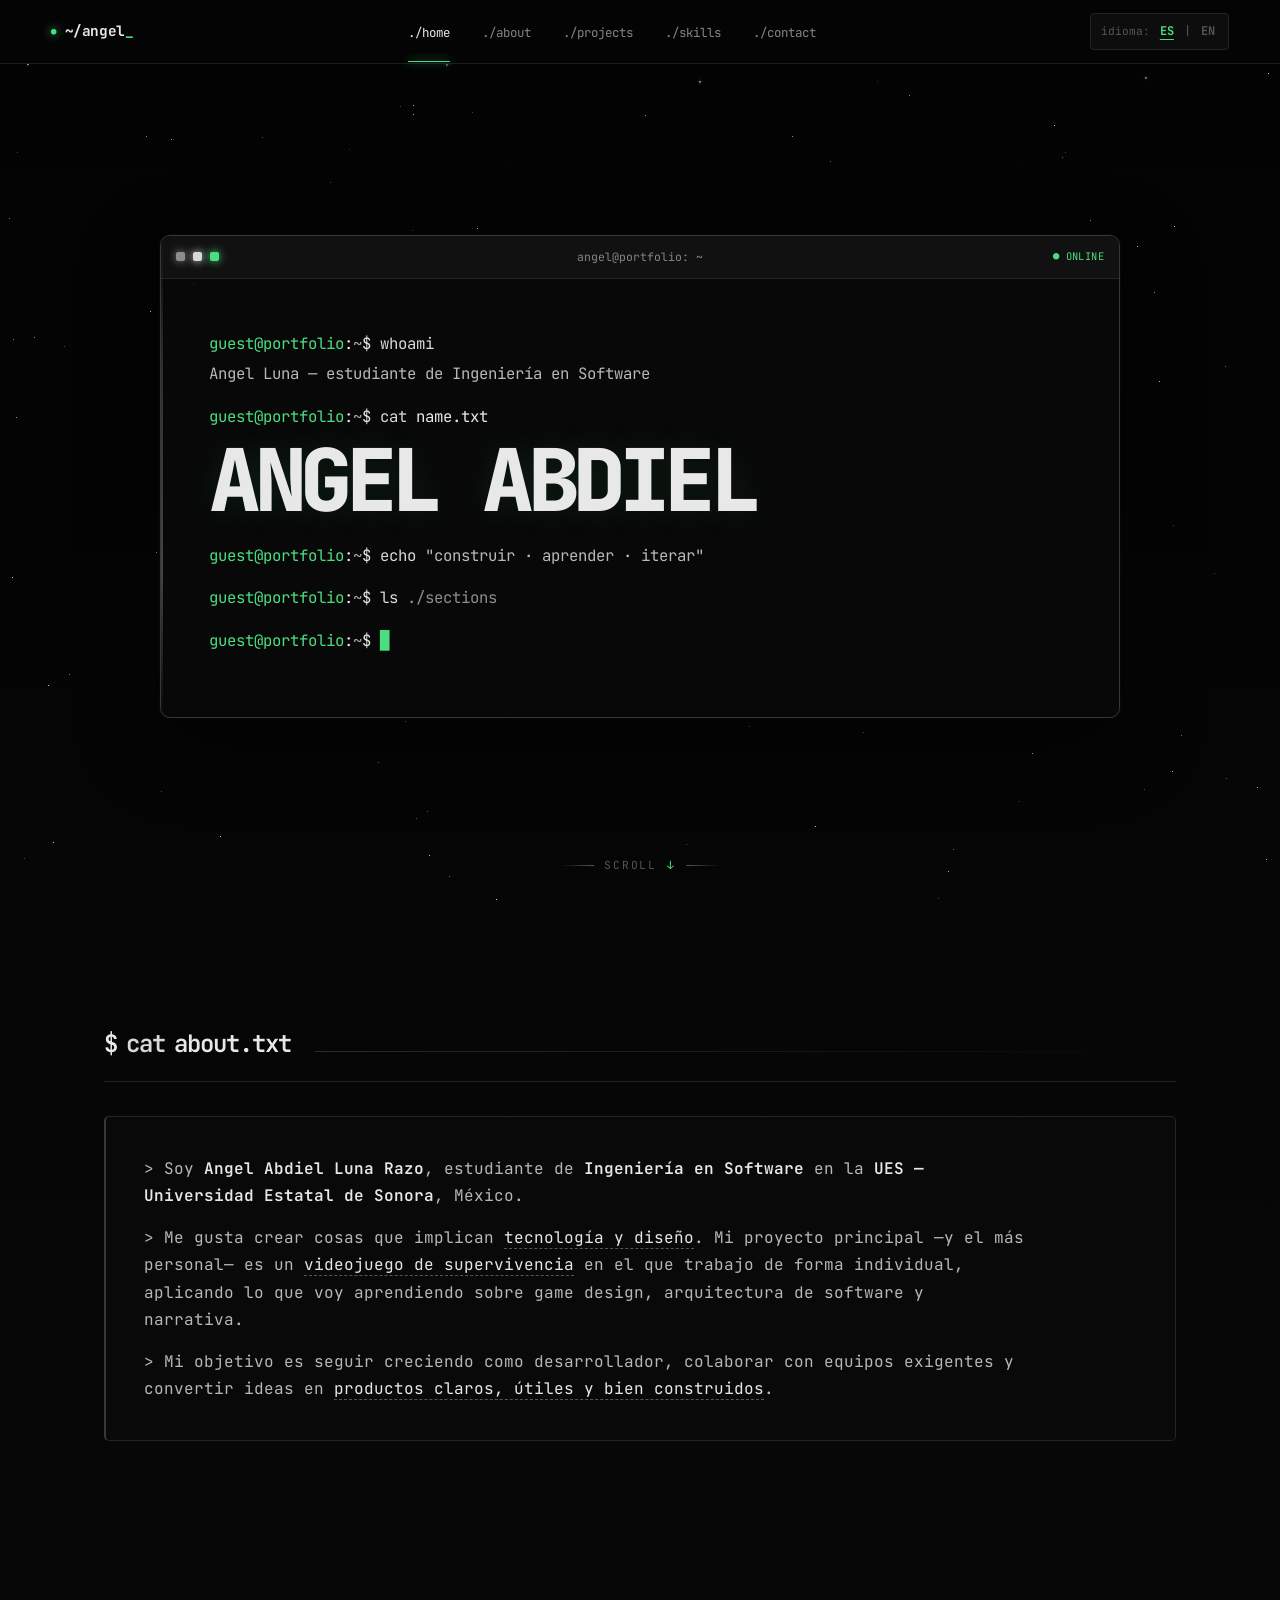
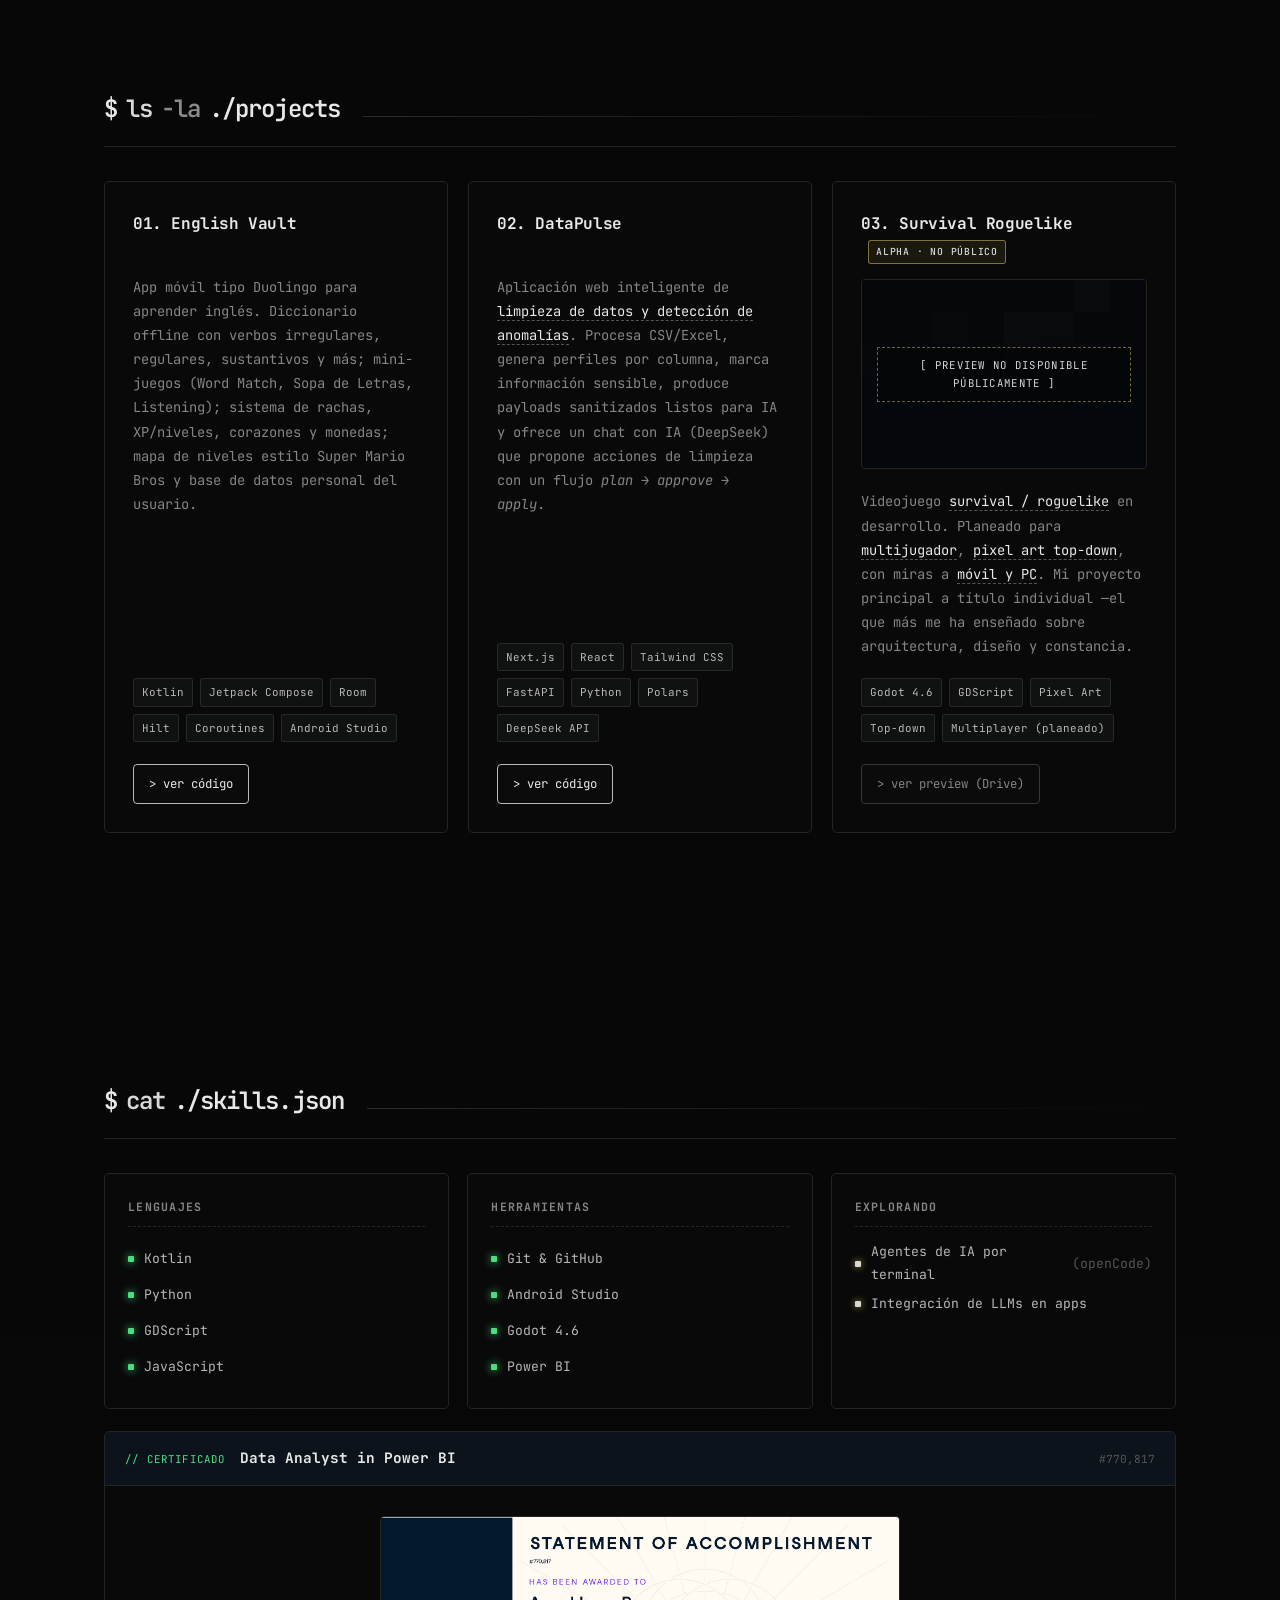
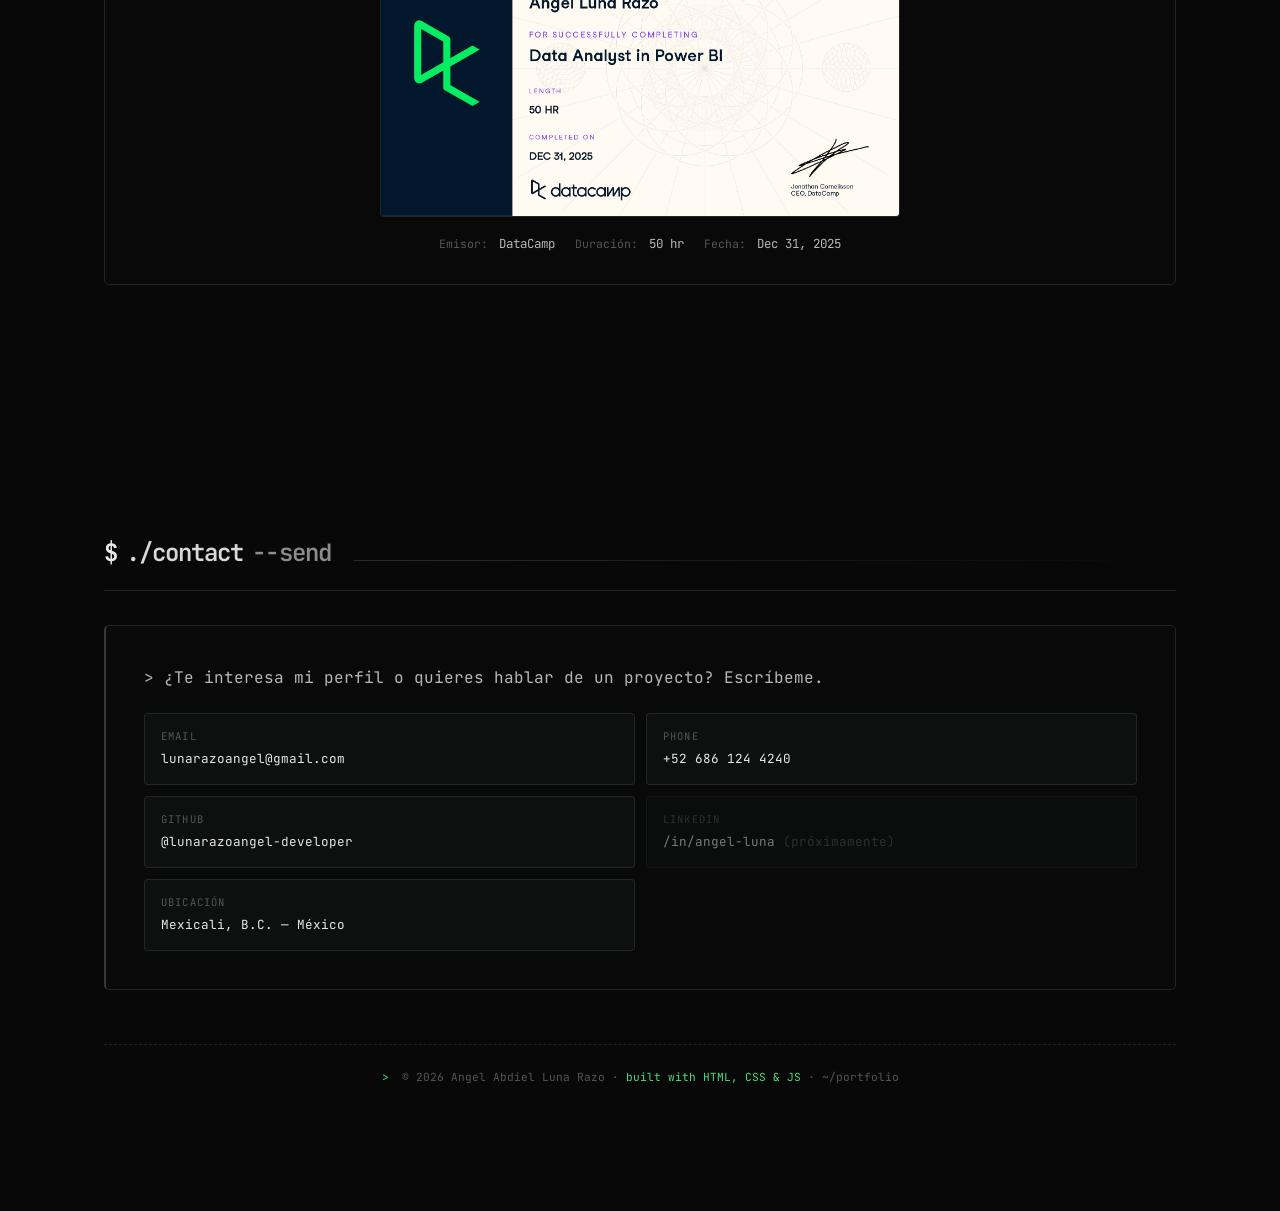
==== commit ff79af5f: "Update index.html" ====
--- a/index.html
+++ b/index.html
@@ -1,6 +1,13 @@
 <!DOCTYPE html>
 <html lang="es">
 <head>
+    <!-- Google Tag Manager -->
+    <script>(function(w,d,s,l,i){w[l]=w[l]||[];w[l].push({'gtm.start':
+    new Date().getTime(),event:'gtm.js'});var f=d.getElementsByTagName(s)[0],
+    j=d.createElement(s),dl=l!='dataLayer'?'&l='+l:'';j.async=true;j.src=
+    'https://www.googletagmanager.com/gtm.js?id='+i+dl;f.parentNode.insertBefore(j,f);
+    })(window,document,'script','dataLayer','GTM-KRS5FCJ7');</script>
+    <!-- End Google Tag Manager -->
     <meta charset="UTF-8" />
     <meta name="viewport" content="width=device-width, initial-scale=1.0" />
     <title>Angel Abdiel Luna Razo — Portafolio</title>
@@ -11,6 +18,10 @@
     <link rel="stylesheet" href="style.css" />
 </head>
 <body>
+    <!-- Google Tag Manager (noscript) -->
+    <noscript><iframe src="https://www.googletagmanager.com/ns.html?id=GTM-KRS5FCJ7"
+    height="0" width="0" style="display:none;visibility:hidden"></iframe></noscript>
+    <!-- End Google Tag Manager (noscript) -->
 
     <a class="skip-link" href="#content">Saltar al contenido</a>
     <canvas class="starfield" id="starfield" aria-hidden="true"></canvas>
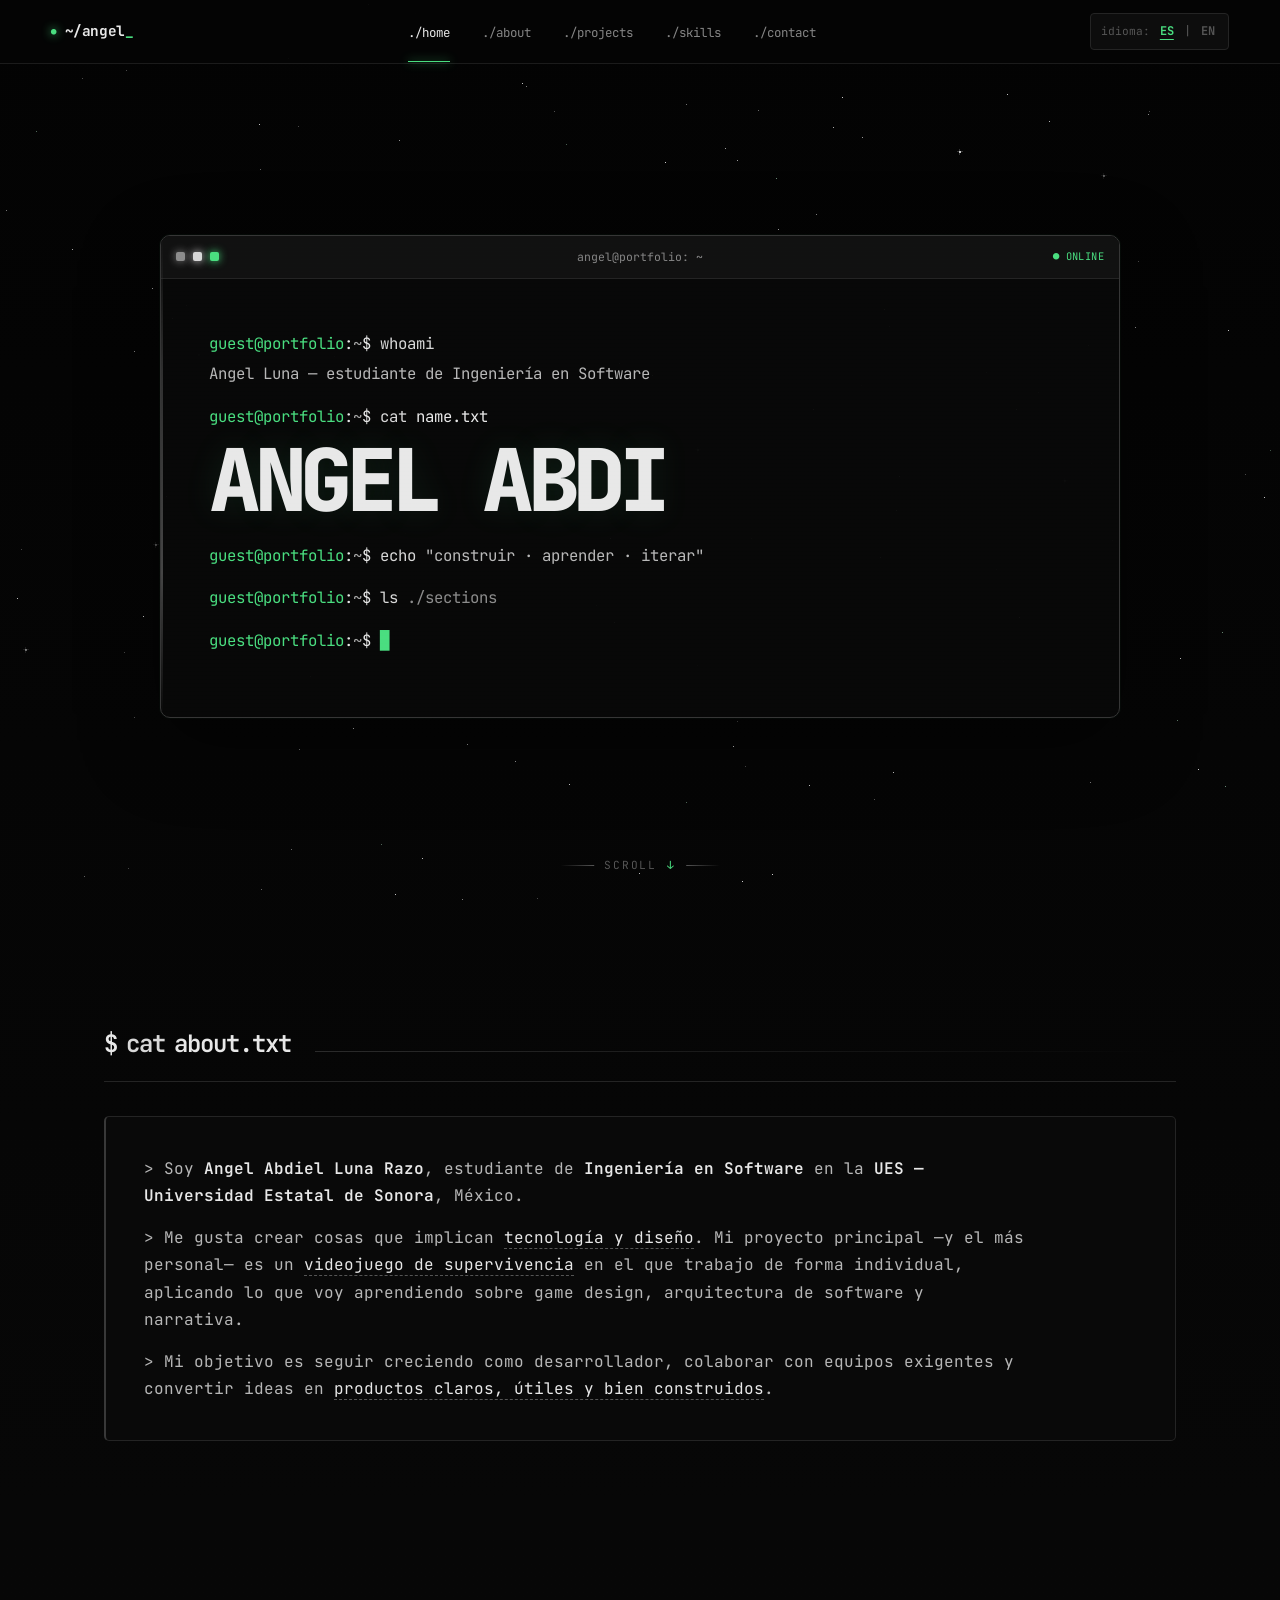
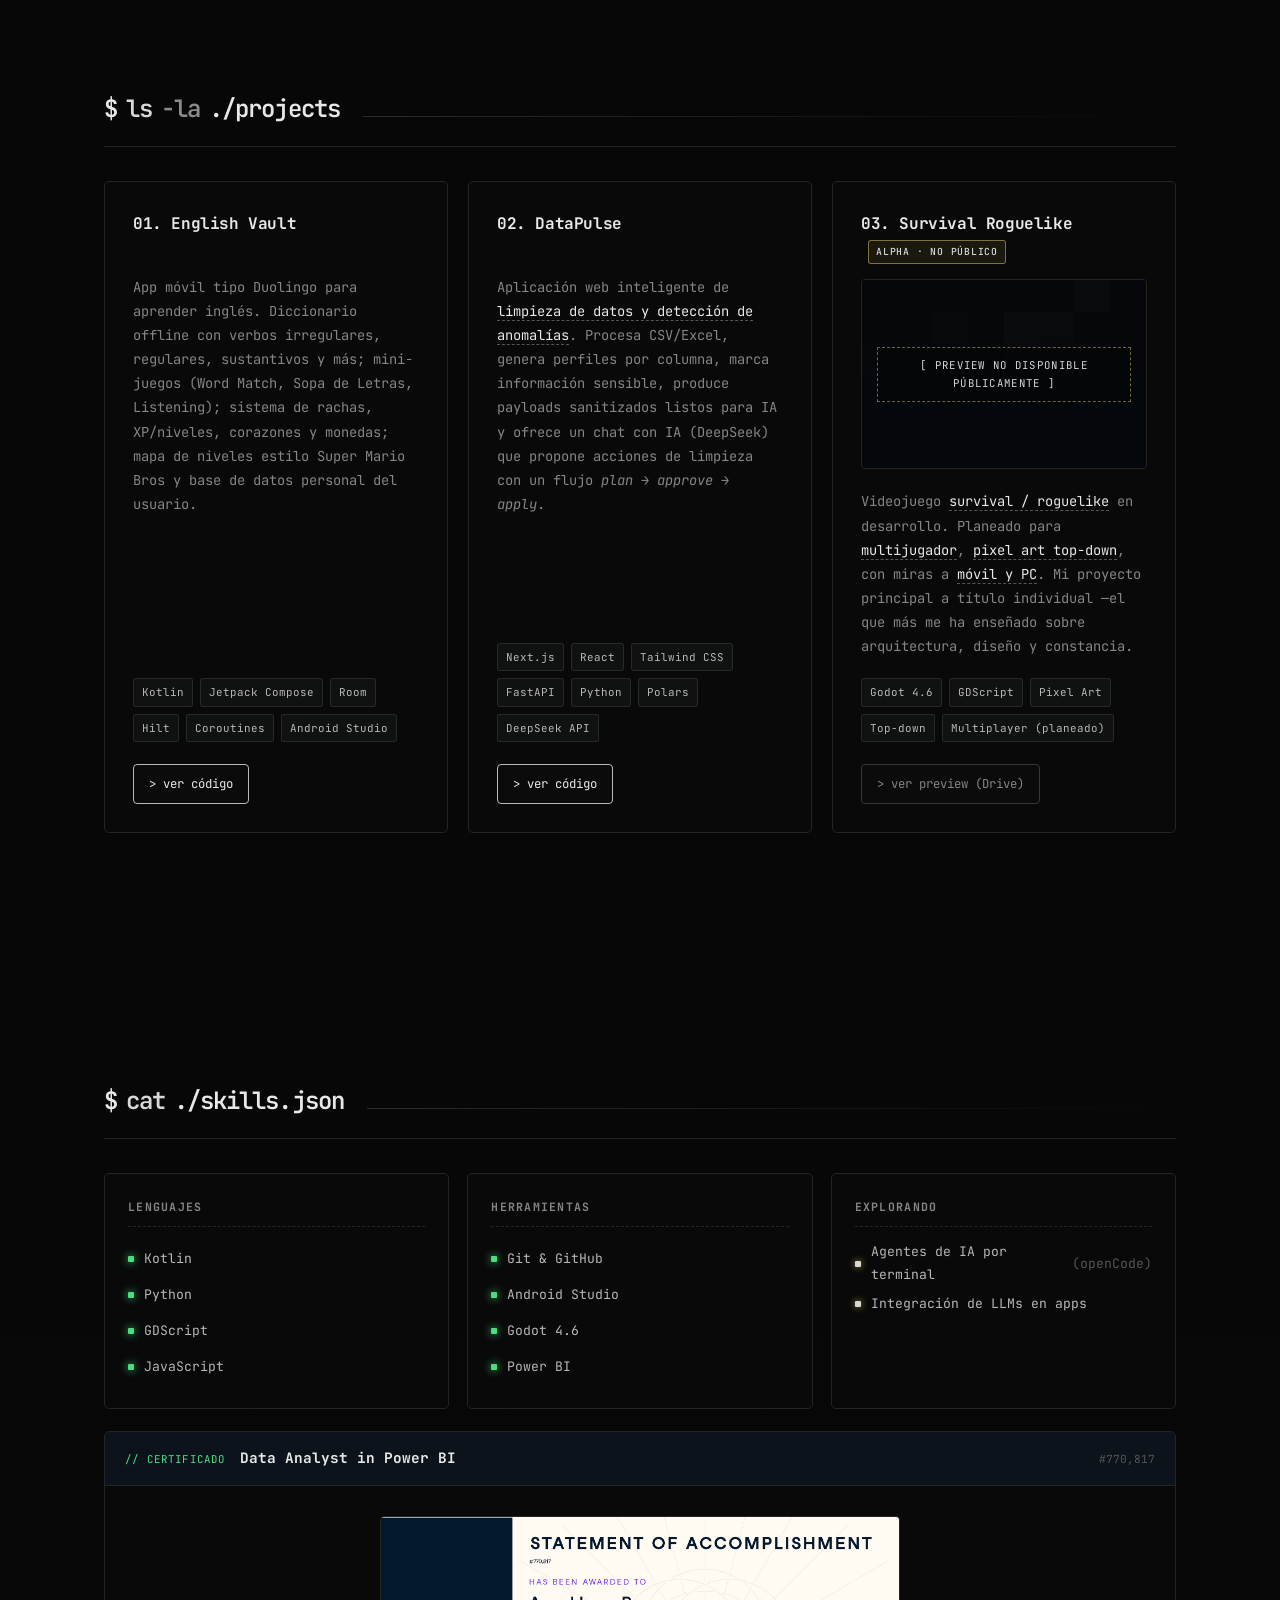
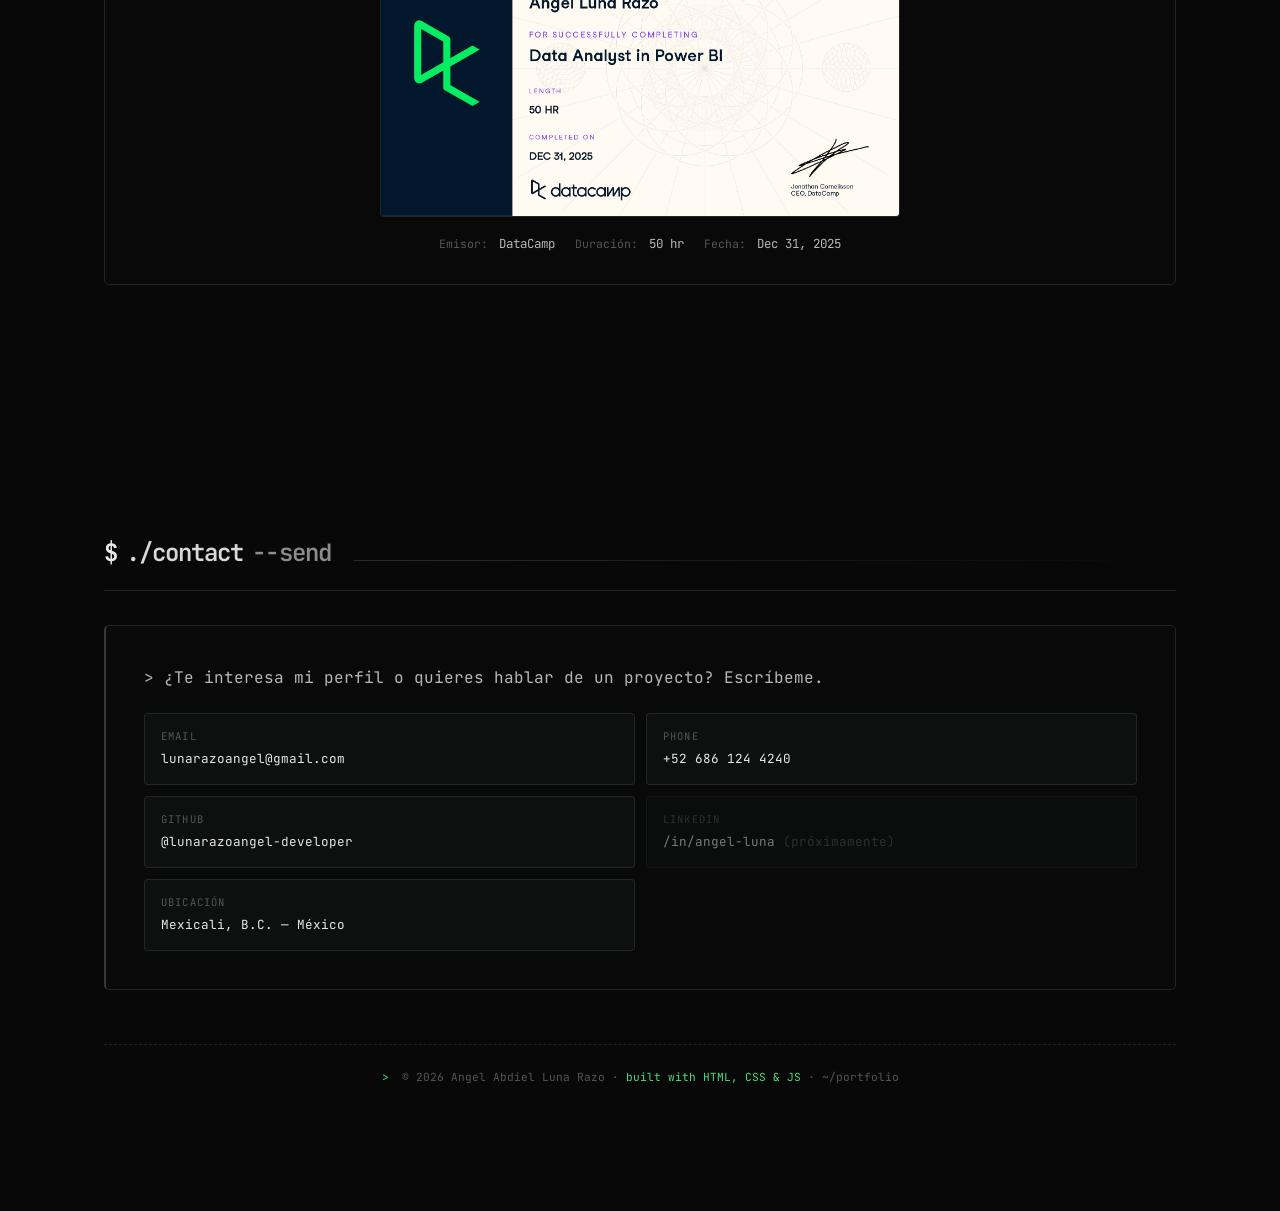
==== commit 670d905f: "Update index.html" ====
--- a/index.html
+++ b/index.html
@@ -1,13 +1,6 @@
 <!DOCTYPE html>
 <html lang="es">
 <head>
-    <!-- Google Tag Manager -->
-    <script>(function(w,d,s,l,i){w[l]=w[l]||[];w[l].push({'gtm.start':
-    new Date().getTime(),event:'gtm.js'});var f=d.getElementsByTagName(s)[0],
-    j=d.createElement(s),dl=l!='dataLayer'?'&l='+l:'';j.async=true;j.src=
-    'https://www.googletagmanager.com/gtm.js?id='+i+dl;f.parentNode.insertBefore(j,f);
-    })(window,document,'script','dataLayer','GTM-KRS5FCJ7');</script>
-    <!-- End Google Tag Manager -->
     <meta charset="UTF-8" />
     <meta name="viewport" content="width=device-width, initial-scale=1.0" />
     <title>Angel Abdiel Luna Razo — Portafolio</title>
@@ -18,10 +11,7 @@
     <link rel="stylesheet" href="style.css" />
 </head>
 <body>
-    <!-- Google Tag Manager (noscript) -->
-    <noscript><iframe src="https://www.googletagmanager.com/ns.html?id=GTM-KRS5FCJ7"
-    height="0" width="0" style="display:none;visibility:hidden"></iframe></noscript>
-    <!-- End Google Tag Manager (noscript) -->
+
 
     <a class="skip-link" href="#content">Saltar al contenido</a>
     <canvas class="starfield" id="starfield" aria-hidden="true"></canvas>
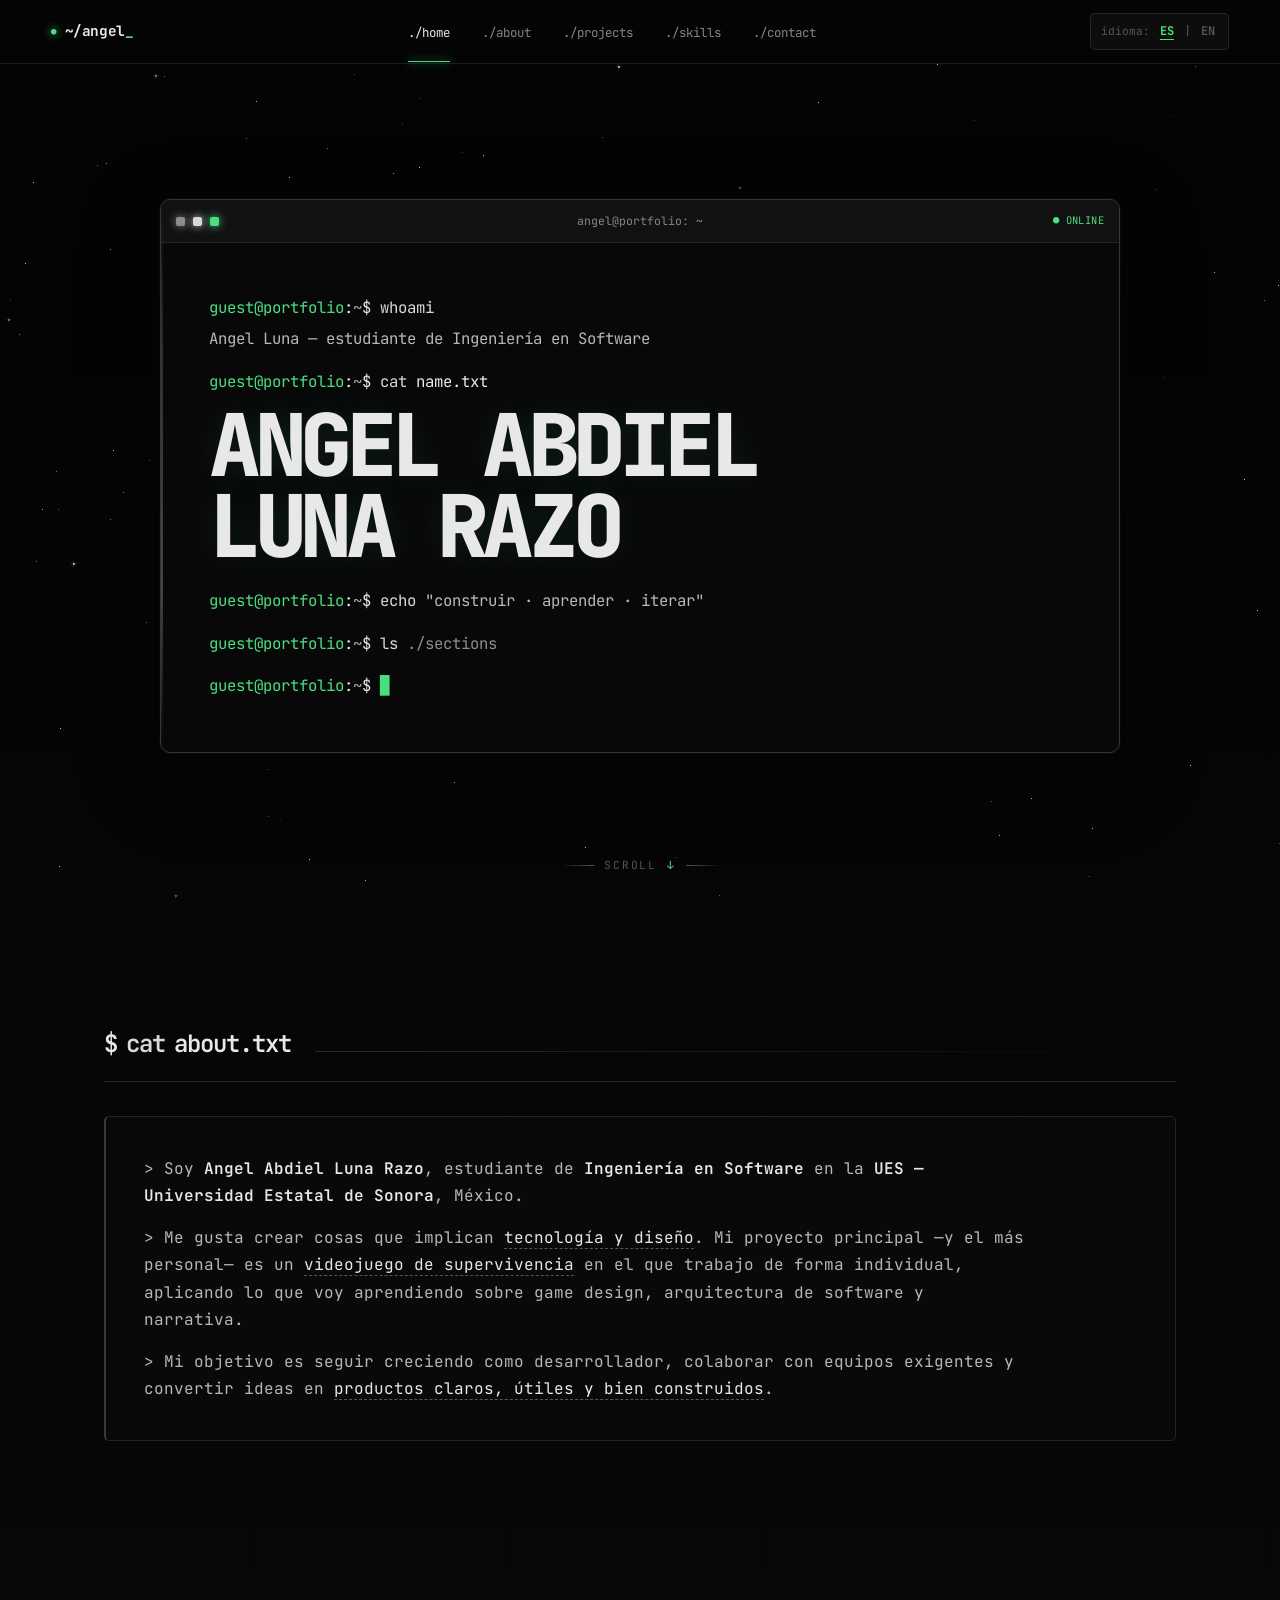
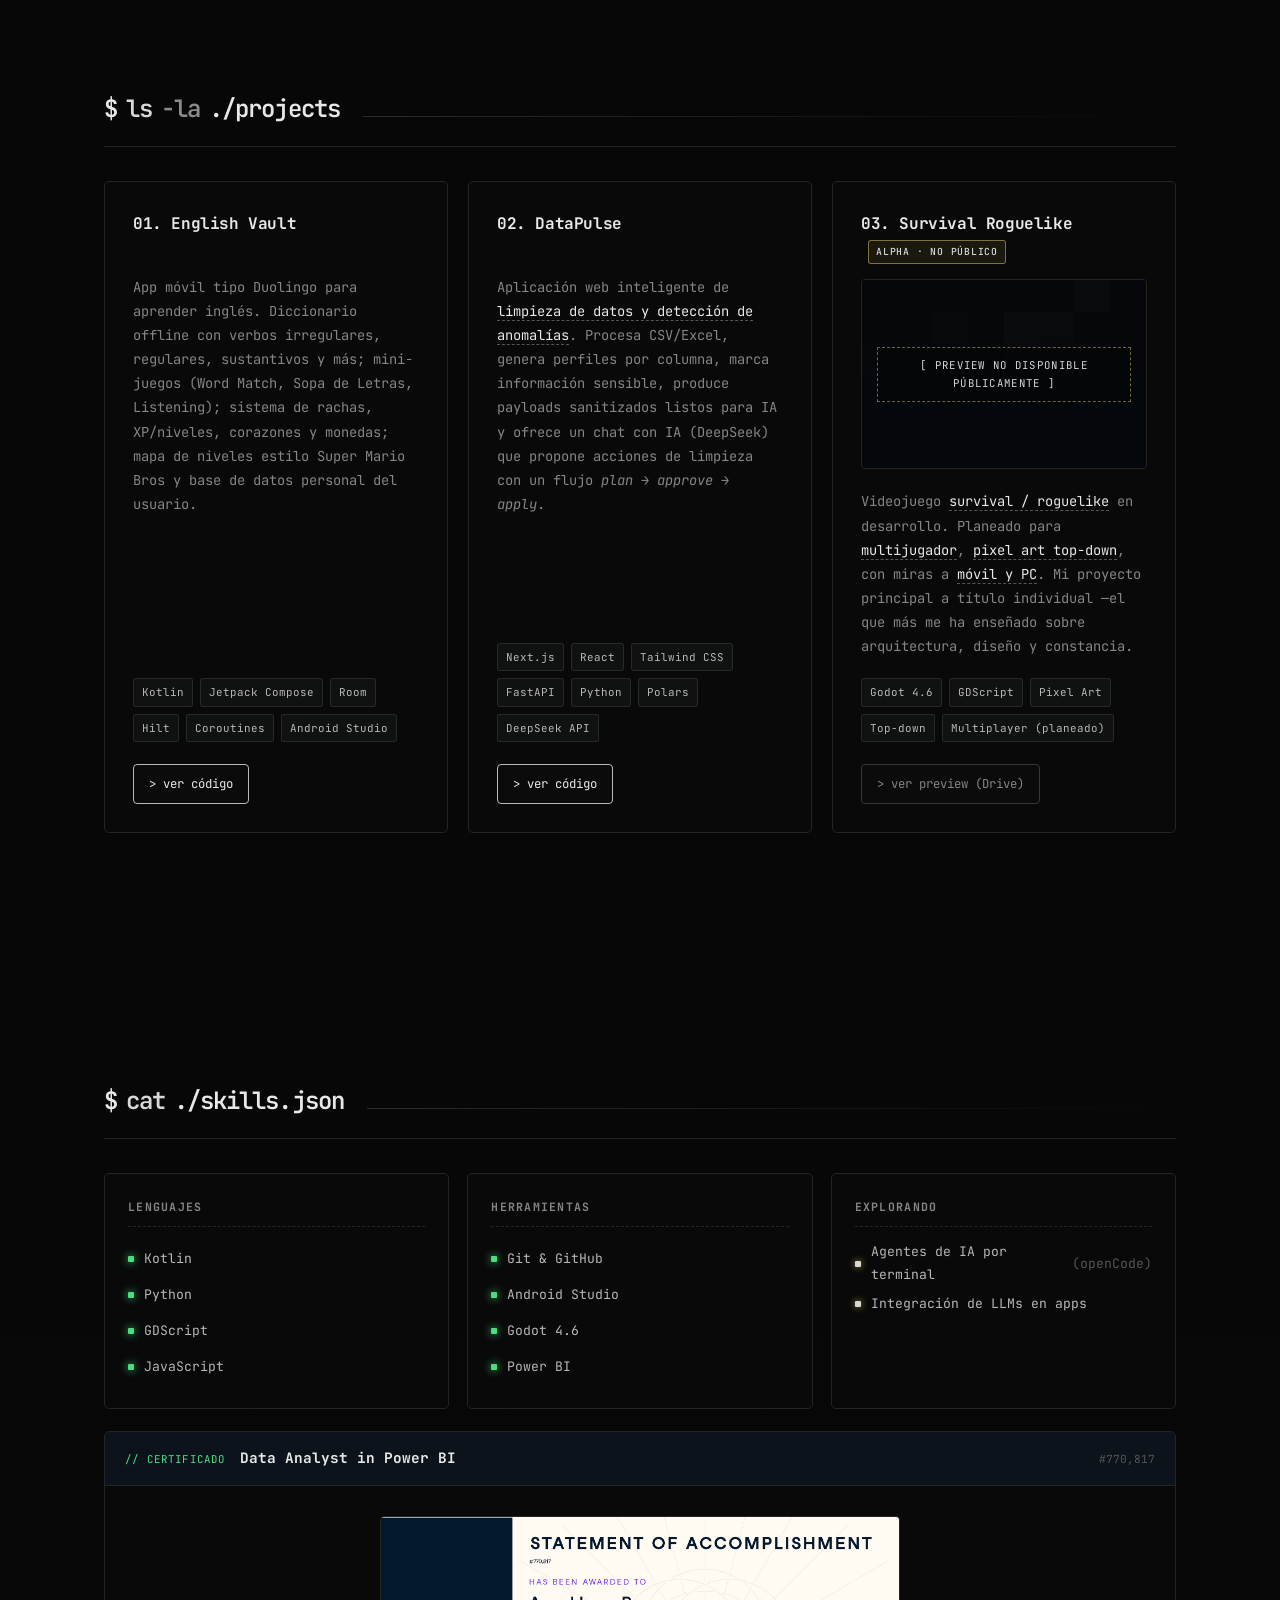
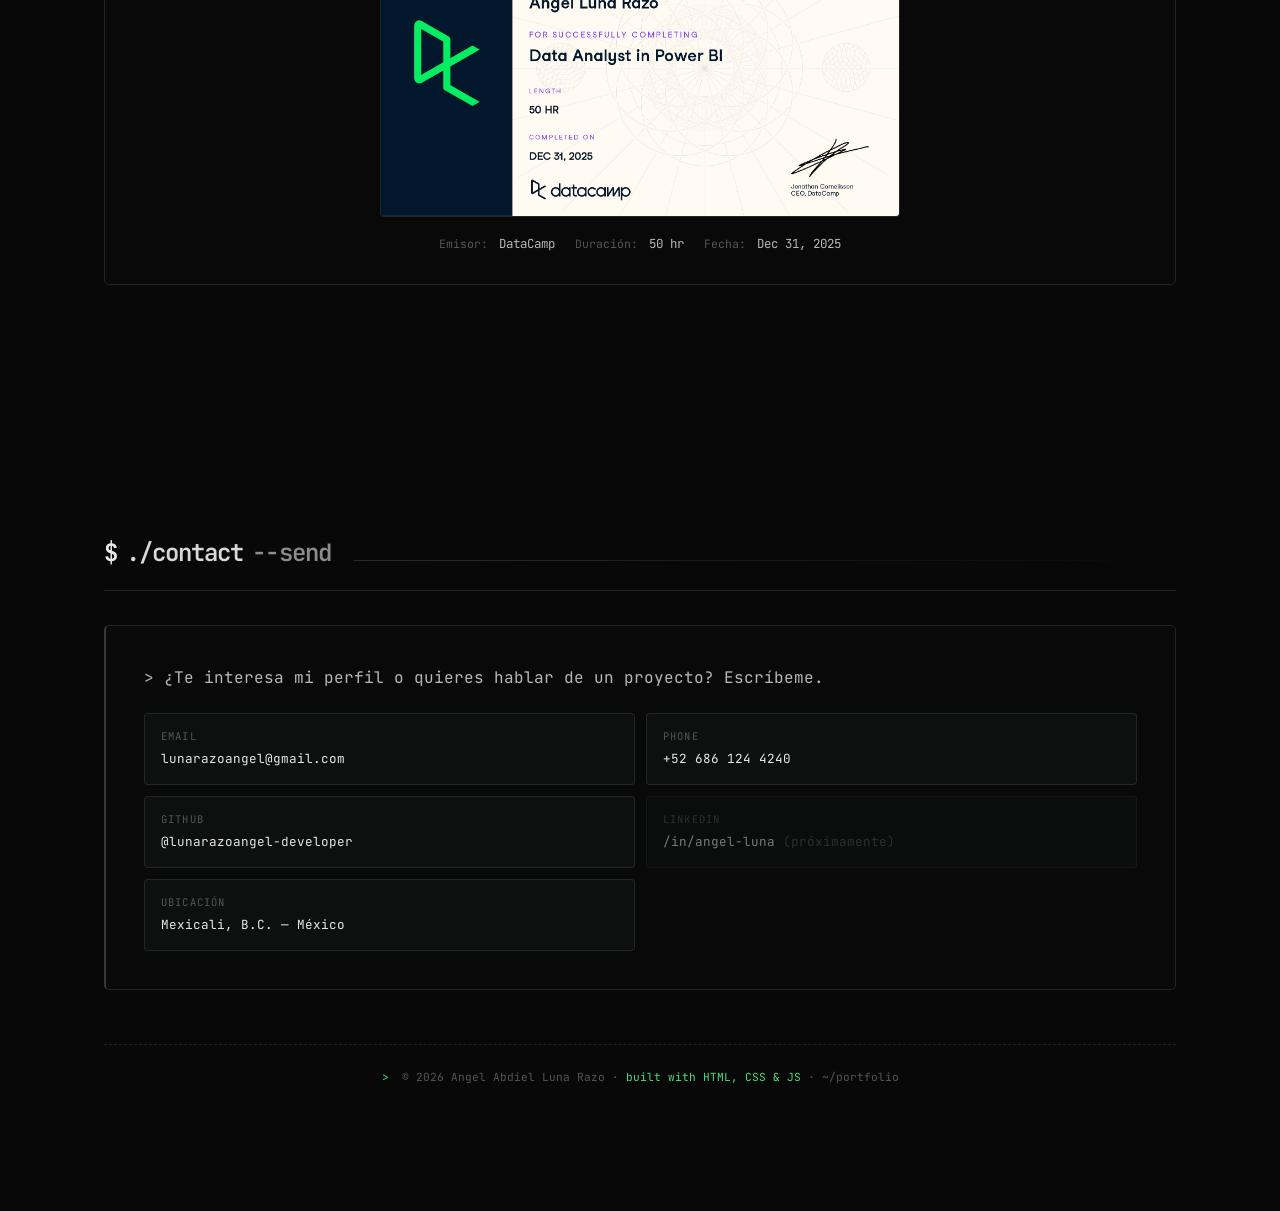
==== commit 4aee5ba2: "Update index.html" ====
--- a/index.html
+++ b/index.html
@@ -1,6 +1,13 @@
 <!DOCTYPE html>
 <html lang="es">
 <head>
+    <meta charset="UTF-8" />
+    <meta name="viewport" content="width=device-width, initial-scale=1.0" />
+
+    <meta
+        name="robots"
+        content="noindex, nofollow, noarchive, nosnippet, noimageindex"
+    />
     <meta charset="UTF-8" />
     <meta name="viewport" content="width=device-width, initial-scale=1.0" />
     <title>Angel Abdiel Luna Razo — Portafolio</title>
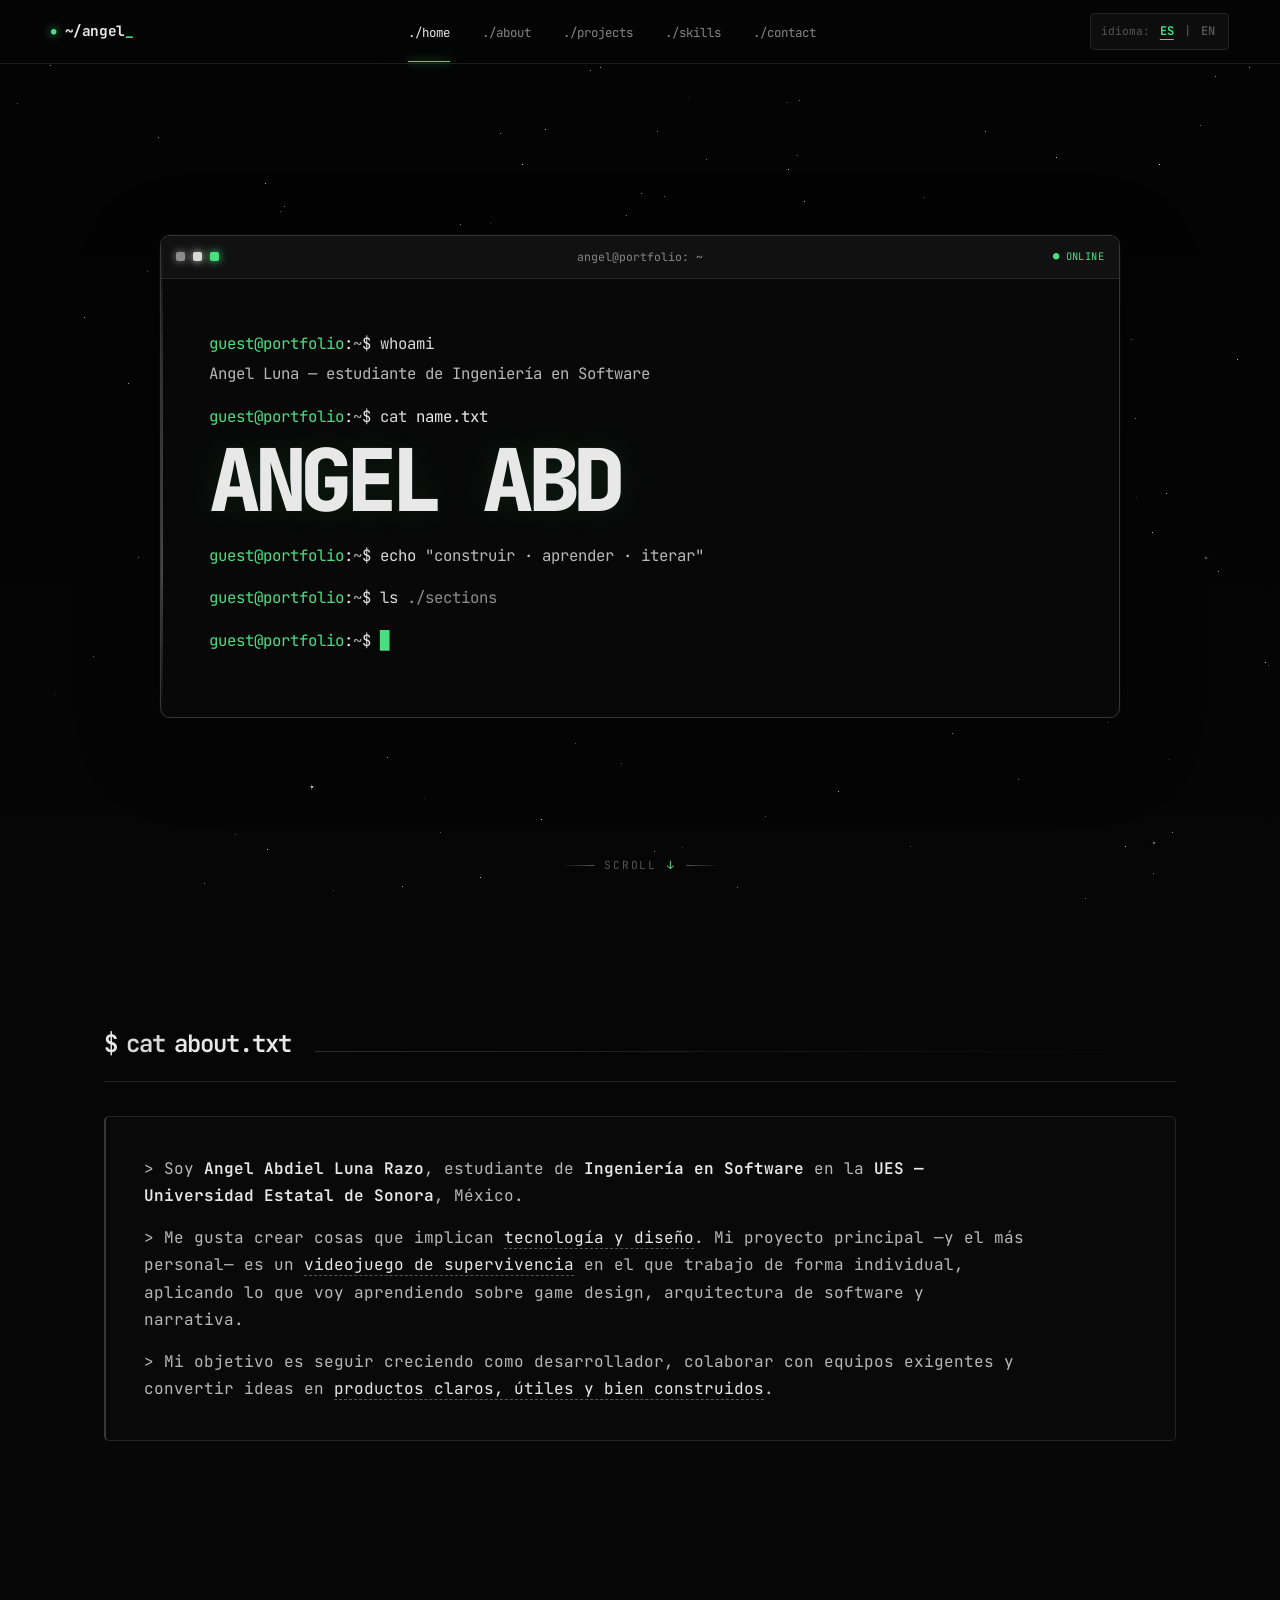
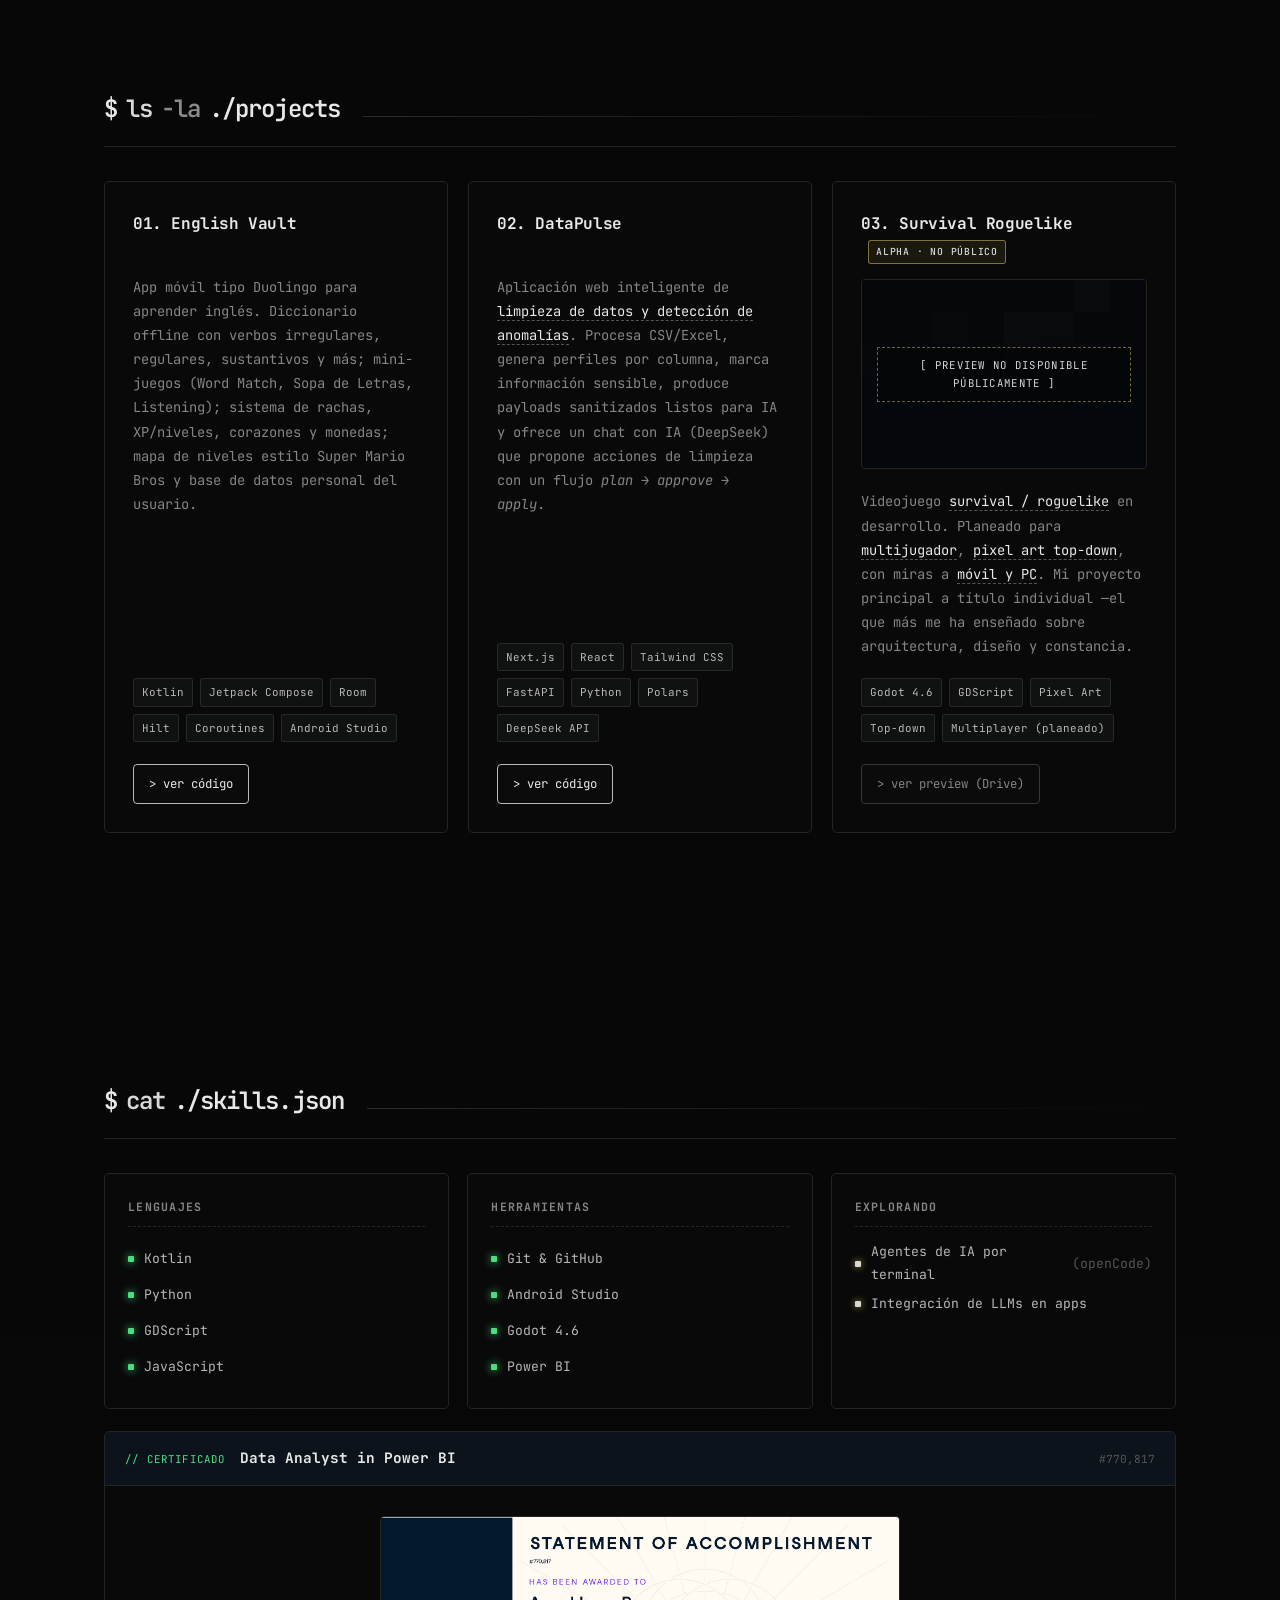
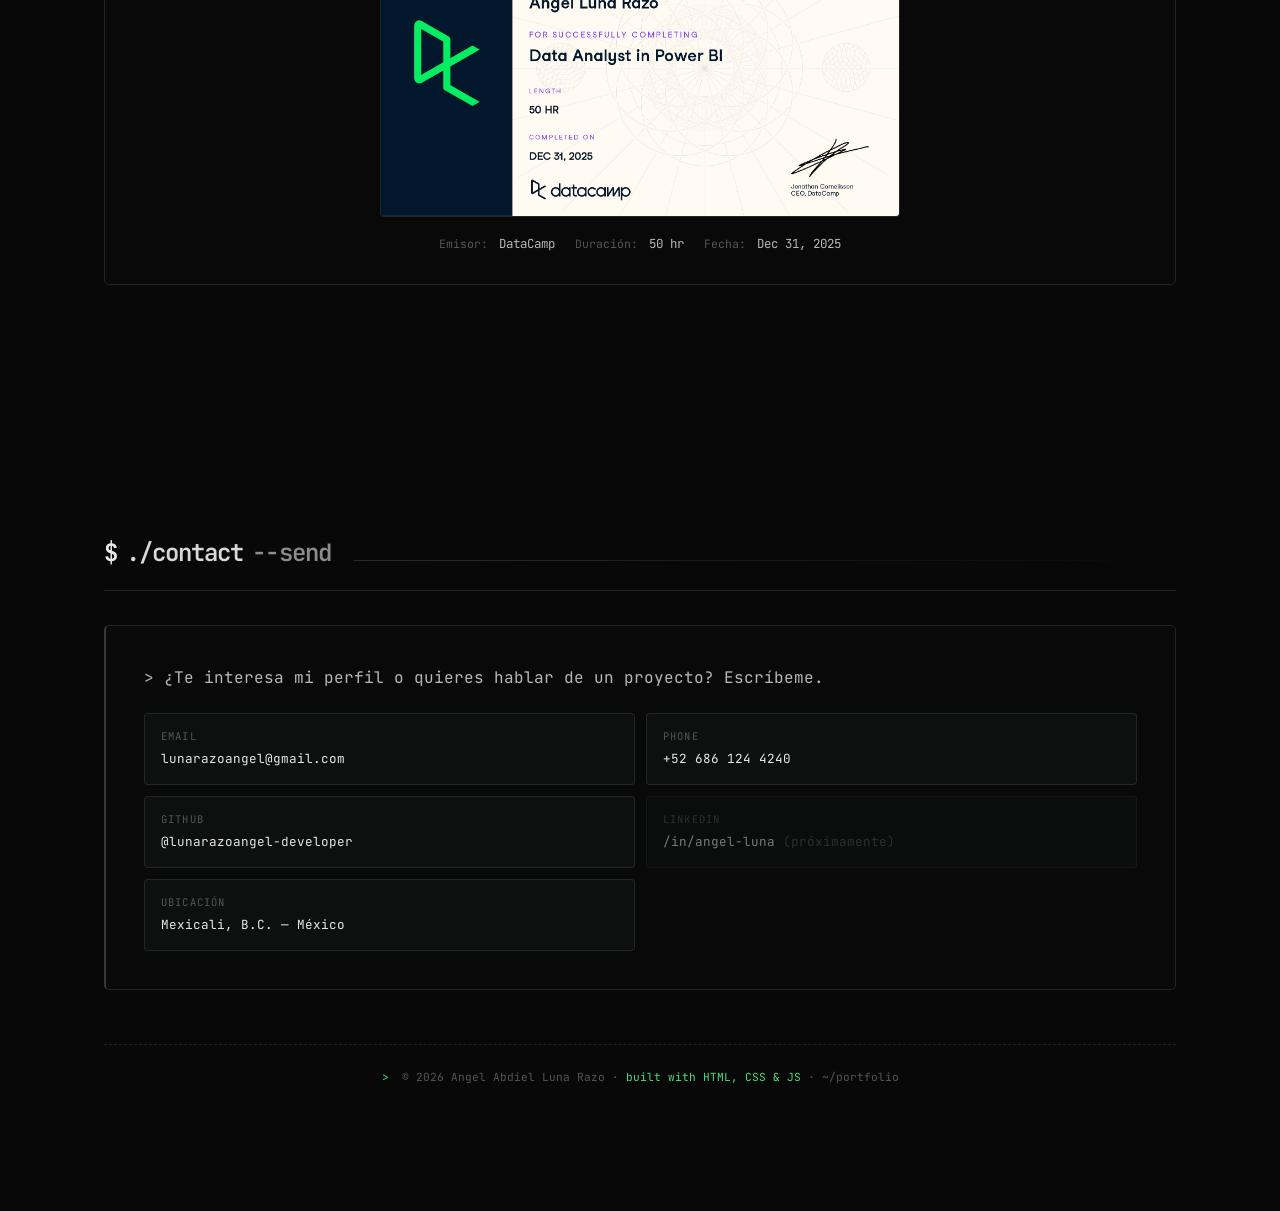
==== commit d1803661: "Add files via upload" ====
--- a/index.html
+++ b/index.html
@@ -3,13 +3,7 @@
 <head>
     <meta charset="UTF-8" />
     <meta name="viewport" content="width=device-width, initial-scale=1.0" />
-
-    <meta
-        name="robots"
-        content="noindex, nofollow, noarchive, nosnippet, noimageindex"
-    />
-    <meta charset="UTF-8" />
-    <meta name="viewport" content="width=device-width, initial-scale=1.0" />
+    <meta name="robots" content="noindex, nofollow, noarchive, nosnippet, noimageindex" />
     <title>Angel Abdiel Luna Razo — Portafolio</title>
     <meta name="description" content="Portafolio de Angel Abdiel Luna Razo — Estudiante de Ingeniería en Software en la UES. Proyectos, skills y experiencia." />
     <link rel="preconnect" href="https://fonts.googleapis.com" />
@@ -18,7 +12,6 @@
     <link rel="stylesheet" href="style.css" />
 </head>
 <body>
-
 
     <a class="skip-link" href="#content">Saltar al contenido</a>
     <canvas class="starfield" id="starfield" aria-hidden="true"></canvas>
@@ -117,7 +110,7 @@
                         <li>Android Studio</li>
                     </ul>
                     <div class="project-links">
-                        <a href="https://github.com/lunarazoangel-developer/English-Vault" target="_blank" rel="noopener" class="btn" data-i18n="projects.btn.code">
+                        <a href="https://github.com/lunarazoangel-developer/English-Vault" target="_blank" rel="noopener" class="btn" data-click-event="project_english_vault" data-i18n="projects.btn.code">
                             &gt; ver código
                         </a>
                     </div>
@@ -139,7 +132,7 @@
                         <li>DeepSeek API</li>
                     </ul>
                     <div class="project-links">
-                        <a href="https://github.com/lunarazoangel-developer/DataPulse" target="_blank" rel="noopener" class="btn" data-i18n="projects.btn.code">
+                        <a href="https://github.com/lunarazoangel-developer/DataPulse" target="_blank" rel="noopener" class="btn" data-click-event="project_datapulse" data-i18n="projects.btn.code">
                             &gt; ver código
                         </a>
                     </div>
@@ -172,7 +165,7 @@
                         <li>Multiplayer (planeado)</li>
                     </ul>
                     <div class="project-links">
-                        <a href="https://drive.google.com/file/d/1qN-aj8Ot7ntdWz4kIPA4xn_hM0QBmQHl/view?usp=sharing" target="_blank" rel="noopener" class="btn btn--ghost" data-i18n="projects.btn.preview">
+                        <a href="https://drive.google.com/file/d/1qN-aj8Ot7ntdWz4kIPA4xn_hM0QBmQHl/view?usp=sharing" target="_blank" rel="noopener" class="btn btn--ghost" data-click-event="project_survival_preview" data-i18n="projects.btn.preview">
                             &gt; ver preview (Drive)
                         </a>
                     </div>
@@ -221,7 +214,7 @@
                     <span class="cert-id">#770,817</span>
                 </div>
                 <div class="cert-body">
-                    <a href="assets/cert-datacamp-powerbi.jpg" target="_blank" rel="noopener" class="cert-img-link">
+                    <a href="assets/cert-datacamp-powerbi.jpg" target="_blank" rel="noopener" class="cert-img-link" data-click-event="certificate_power_bi">
                         <img src="assets/cert-datacamp-powerbi.jpg"
                              alt="DataCamp Statement of Accomplishment — Data Analyst in Power BI, awarded to Angel Luna Razo"
                              class="cert-img" />
@@ -243,15 +236,15 @@
                 <p data-i18n="contact.intro"></p>
 
                 <div class="contact-grid">
-                    <a href="mailto:lunarazoangel@gmail.com" class="contact-item">
+                    <a href="mailto:lunarazoangel@gmail.com" class="contact-item" data-click-event="contact_email">
                         <span class="contact-key">email</span>
                         <span class="contact-val">lunarazoangel@gmail.com</span>
                     </a>
-                    <a href="tel:+526861244240" class="contact-item">
+                    <a href="tel:+526861244240" class="contact-item" data-click-event="contact_phone">
                         <span class="contact-key">phone</span>
                         <span class="contact-val">+52 686 124 4240 </span>
                     </a>
-                    <a href="https://github.com/lunarazoangel-developer" target="_blank" rel="noopener" class="contact-item">
+                    <a href="https://github.com/lunarazoangel-developer" target="_blank" rel="noopener" class="contact-item" data-click-event="github_profile">
                         <span class="contact-key">github</span>
                         <span class="contact-val">@lunarazoangel-developer</span>
                     </a>
